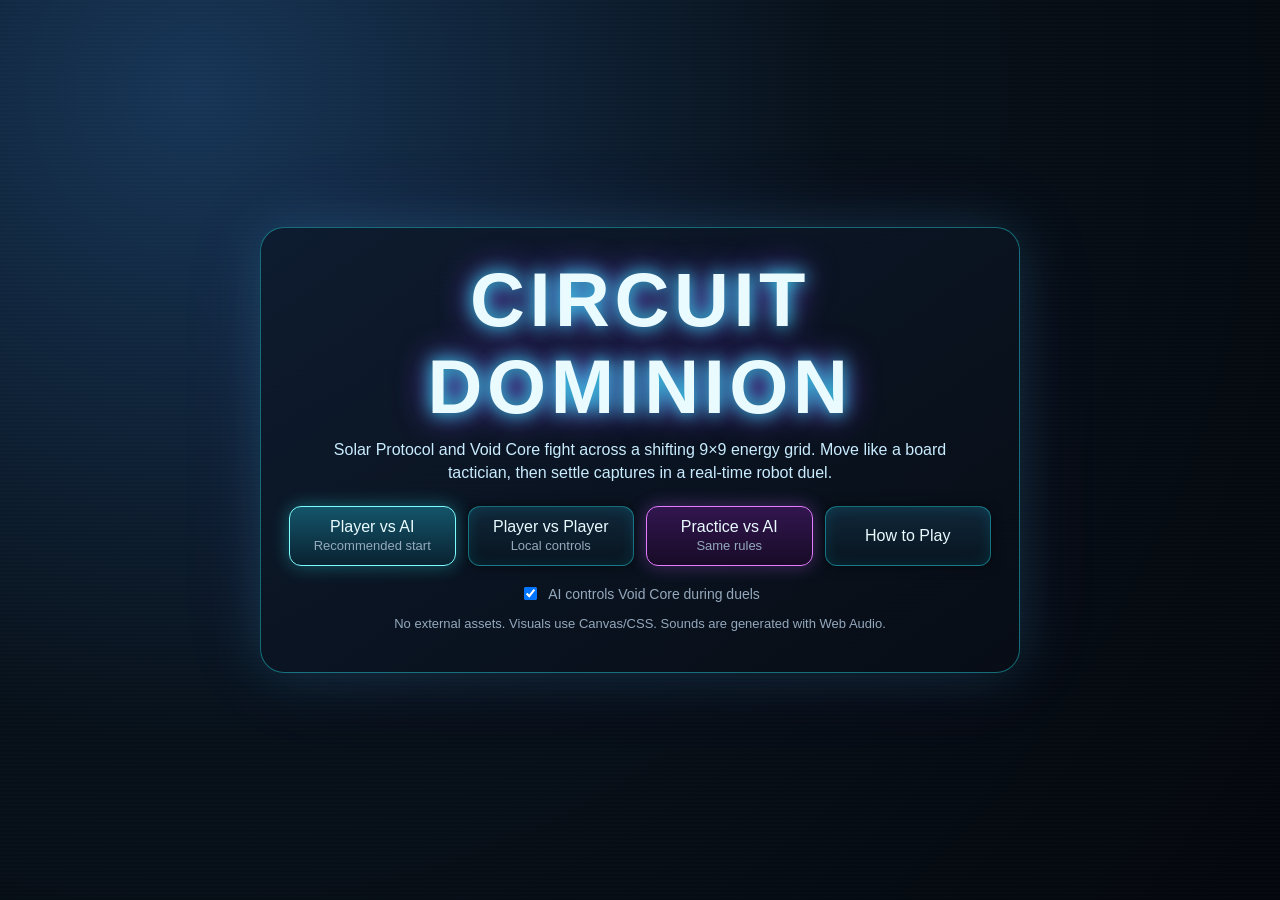
==== index.html @ b0b78ae7 "Initial basic prototype release" ====
<!DOCTYPE html>
<!-- SPDX-License-Identifier: GPL-3.0-or-later -->
<html lang="en">
<head>
<meta charset="UTF-8">
<meta name="viewport" content="width=device-width,initial-scale=1,maximum-scale=1,user-scalable=no">
<title>Circuit Dominion</title>
<link rel="icon" href="data:,">
<link rel="stylesheet" href="./styles/main.css">
</head>
<body>
<div id="gameRoot">
  <section id="titleScreen" class="screen active">
    <div class="hero">
      <h1>Circuit Dominion</h1>
      <p class="tagline">Solar Protocol and Void Core fight across a shifting 9×9 energy grid. Move like a board tactician, then settle captures in a real-time robot duel.</p>
      <div class="menu">
        <button class="primary" id="newAI">Player vs AI<br><span class="small">Recommended start</span></button>
        <button id="newPVP">Player vs Player<br><span class="small">Local controls</span></button>
        <button class="void" id="newAI2">Practice vs AI<br><span class="small">Same rules</span></button>
        <button id="howBtn">How to Play</button>
      </div>
      <label style="justify-content:center"><input type="checkbox" id="duelAIToggle" checked> AI controls Void Core during duels</label>
      <p class="small">No external assets. Visuals use Canvas/CSS. Sounds are generated with Web Audio.</p>
    </div>
  </section>

  <section id="boardScreen" class="screen">
    <div class="leftPane"><div class="boardWrap"><canvas id="board" width="900" height="900" aria-label="Circuit Dominion tactical board"></canvas></div></div>
    <aside class="sidePane">
      <div class="card status"><h2>Turn</h2><div id="turnBadge"></div><div id="modeLabel" class="small"></div></div>
      <div class="card"><h3>Selected Unit</h3><div id="selectedInfo">Select one of your robots.</div></div>
      <div class="card"><h3>Power Nodes</h3><div id="nodeInfo"></div></div>
      <div class="card"><h3>Grid Key</h3><div class="legend"><span class="pill">☀ L Light</span><span class="pill">◇ N Neutral</span><span class="pill">◆ D Dark</span></div><p class="small">White = selected. Green = legal move. Red = attack. Win by destroying the enemy Command Unit or occupying all ⚡ Power Nodes at turn end.</p></div>
      <div class="card"><div id="log">Ready.</div><div style="display:flex;gap:8px;flex-wrap:wrap;margin-top:8px"><button id="boardHelp">Help</button><button id="muteBtn">Mute</button><button id="restartBtn">Restart</button></div></div>
    </aside>
  </section>

  <section id="combatScreen" class="screen">
    <div class="combatTop">
      <div class="fighterPanel"><div class="fighterName" id="p1Name"></div><div class="hpBox"><div class="hpFill" id="p1HP"></div></div><div class="cdBox"><div class="cdFill" id="p1CD"></div></div><div class="small" id="p1Hint"></div></div>
      <div class="centerPanel"><b>Duel Zone</b><div class="small">Combat modifier</div><div id="modText"></div><div id="combatMsg" class="small"></div><button id="pauseBtn" style="margin-top:5px;min-height:34px;padding:5px 10px">Pause</button></div>
      <div class="fighterPanel"><div class="fighterName" id="p2Name"></div><div class="hpBox"><div class="hpFill" id="p2HP"></div></div><div class="cdBox"><div class="cdFill" id="p2CD"></div></div><div class="small" id="p2Hint"></div></div>
    </div>
    <div id="arenaWrap"><canvas id="arena" width="960" height="520" aria-label="Real time robot duel arena"></canvas><div id="countdown" class="countdown"></div></div>
    <div class="touchControls" id="touchControls">
      <div class="stick" id="stick1" aria-label="Player 1 movement joystick"></div><button class="bigBtn" id="atk1">P1 Attack</button><button class="bigBtn" id="sp1">P1 Special</button>
      <div class="stick" id="stick2" aria-label="Player 2 movement joystick"></div><button class="bigBtn p2touch" id="atk2">P2 Attack</button><button class="bigBtn p2touch" id="sp2">P2 Special</button>
    </div>
  </section>

  <section id="endScreen" class="screen">
    <div class="hero"><h1 id="winnerTitle">Victory</h1><p id="winnerReason" class="tagline"></p><div class="menu"><button class="primary" id="endRestartAI">Restart vs AI</button><button id="endRestartPVP">Restart PvP</button><button id="endHelp">How to Play</button></div></div>
  </section>

  <div id="helpOverlay">
    <div class="helpBox">
      <h2>Circuit Dominion: quick rules</h2>
      <div class="helpGrid">
        <div><h3>Board</h3><p>Select one robot, then choose a highlighted square. Moving onto an enemy starts a duel. Units cannot pass through blockers except Glitch Wraith, which may phase through one occupied square.</p></div>
        <div><h3>Win</h3><p>Destroy the enemy Command Unit, or occupy every ⚡ Power Node at the end of your turn.</p></div>
        <div><h3>Energy</h3><p>Light robots gain +15% HP and damage on ☀ Light squares. Dark robots gain the same on ◆ Dark squares. Hostile polarity gives -10% damage. ◇ Neutral has no bonus.</p></div>
        <div><h3>Combat controls</h3><p>Solar / P1: <span class="kbd">WASD</span> move, <span class="kbd">Space/F</span> attack, <span class="kbd">Left Shift</span> special. Void / P2: <span class="kbd">Arrows</span> move, <span class="kbd">Enter or /</span> attack, <span class="kbd">Right Shift</span> special. In PvAI, Solar is always human-controlled in duel.</p></div>
        <div><h3>Board abilities</h3><p>Pulse Medic can repair adjacent allies. Corruptor Bot can weaken adjacent enemies. These consume the turn.</p></div>
        <div><h3>Debug</h3><p><span class="kbd">`</span> toggles debug overlay. <span class="kbd">H</span> help, <span class="kbd">Esc</span> pause duel, <span class="kbd">R</span> restart match.</p></div>
      </div>
      <button id="closeHelp" class="primary">Close</button>
    </div>
  </div>

  <div id="debugOverlay" class="debugOverlay">
    <h3>Debug</h3>
    <pre id="debugText"></pre>
  </div>
</div>
<script type="module" src="./src/main.js"></script>
</body>
</html>
---- styles/main.css ----
/* SPDX-License-Identifier: GPL-3.0-or-later */
:root {
  --bg: #071019;
  --panel: #0c1724e8;
  --line: #2af6ff66;
  --txt: #e9fbff;
  --muted: #94a9bd;
  --solar: #6dfcff;
  --void: #d56bff;
  --warn: #ffdc63;
}

* {
  box-sizing: border-box;
  touch-action: manipulation;
}

html,
body {
  margin: 0;
  height: 100%;
  background: radial-gradient(circle at 15% 10%, #173557, #071019 48%, #04070d);
  color: var(--txt);
  font-family: Arial, Helvetica, sans-serif;
  overflow: hidden;
}

#gameRoot {
  height: 100%;
  overflow: hidden;
  touch-action: none;
  user-select: none;
  -webkit-user-select: none;
  -webkit-touch-callout: none;
}

body::before {
  content: "";
  position: fixed;
  inset: 0;
  background: linear-gradient(#ffffff06 50%, #0000 50%);
  background-size: 100% 4px;
  pointer-events: none;
  mix-blend-mode: screen;
  opacity: 0.22;
}

button,
input {
  font: inherit;
}

button {
  border: 1px solid var(--line);
  background: linear-gradient(180deg, #10283b, #08131e);
  color: var(--txt);
  border-radius: 12px;
  padding: 11px 15px;
  min-height: 44px;
  cursor: pointer;
  box-shadow: 0 0 14px #00eaff22 inset, 0 0 12px #0008;
}

button:hover,
button:focus-visible {
  outline: 2px solid #7dffff66;
  background: #13324b;
}

button.primary {
  border-color: #7dffff;
  background: linear-gradient(180deg, #14556a, #092231);
  box-shadow: 0 0 18px #2af6ff55;
}

button.void {
  border-color: #e57cff;
  background: linear-gradient(180deg, #32164f, #180b27);
  box-shadow: 0 0 18px #c35cff55;
}

label {
  display: flex;
  gap: 8px;
  align-items: center;
  color: var(--muted);
  font-size: 14px;
}

.screen {
  display: none;
  height: 100%;
  width: 100%;
  padding: 14px;
  position: relative;
}

.screen.active {
  display: flex;
}

#titleScreen,
#endScreen {
  align-items: center;
  justify-content: center;
  text-align: center;
}

.hero {
  max-width: 760px;
  width: min(94vw, 760px);
  padding: 28px;
  border: 1px solid var(--line);
  border-radius: 24px;
  background: linear-gradient(145deg, #0e1b2eea, #080d16ed);
  box-shadow: 0 0 50px #22f2ff22, 0 0 90px #ad55ff16;
}

h1 {
  font-size: clamp(36px, 8vw, 76px);
  margin: 0 0 8px;
  letter-spacing: 0.06em;
  text-transform: uppercase;
  text-shadow: 0 0 18px #35f4ff, 0 0 34px #8e44ff;
}

.tagline {
  color: #c9ecff;
  margin: 0 auto 22px;
  line-height: 1.45;
  max-width: 650px;
}

.menu {
  display: grid;
  grid-template-columns: repeat(auto-fit, minmax(160px, 1fr));
  gap: 12px;
  margin: 18px 0;
}

.small {
  font-size: 13px;
  color: var(--muted);
}

#boardScreen {
  gap: 12px;
  align-items: stretch;
}

.leftPane {
  flex: 1;
  display: flex;
  align-items: center;
  justify-content: center;
  min-width: 0;
}

.boardWrap {
  width: min(82vh, calc(100vw - 340px));
  max-width: 720px;
  aspect-ratio: 1;
  border-radius: 18px;
  border: 1px solid var(--line);
  box-shadow: 0 0 32px #00eaff22;
  background: #020610;
  padding: 8px;
}

#board {
  width: 100%;
  height: 100%;
  display: block;
  border-radius: 12px;
  cursor: pointer;
  background: #081018;
}

.sidePane {
  width: 315px;
  display: flex;
  flex-direction: column;
  gap: 8px;
  min-height: 0;
  overflow: auto;
}

.card {
  border: 1px solid #2af6ff44;
  background: var(--panel);
  border-radius: 16px;
  padding: 10px;
  box-shadow: 0 0 20px #0008;
}

.card h2,
.card h3 {
  margin: 0 0 8px;
  font-size: 18px;
}

.status {
  font-size: 16px;
  line-height: 1.35;
}

#turnBadge {
  font-weight: bold;
  font-size: 20px;
}

.solarText {
  color: var(--solar);
  text-shadow: 0 0 8px #6dfcff77;
}

.voidText {
  color: var(--void);
  text-shadow: 0 0 8px #d56bff77;
}

#selectedInfo {
  white-space: pre-line;
  line-height: 1.35;
  min-height: 96px;
}

#nodeInfo,
#log {
  font-size: 14px;
  line-height: 1.35;
  color: #d7f5ff;
}

#log {
  min-height: 38px;
  color: var(--warn);
}

.legend {
  display: grid;
  grid-template-columns: 1fr 1fr 1fr;
  gap: 6px;
  font-size: 12px;
  color: #d7f5ff;
}

.pill {
  border: 1px solid #ffffff33;
  border-radius: 999px;
  padding: 5px 7px;
  text-align: center;
  background: #ffffff08;
  display: inline-flex;
  align-items: center;
  justify-content: center;
  min-height: 28px;
}

#nodeInfo {
  display: flex;
  flex-wrap: wrap;
  gap: 6px;
}

#combatScreen {
  flex-direction: column;
  gap: 8px;
  padding: 10px;
}

.combatTop {
  display: grid;
  grid-template-columns: 1fr minmax(120px, 260px) 1fr;
  gap: 10px;
  align-items: stretch;
}

.fighterPanel {
  border: 1px solid #ffffff33;
  border-radius: 14px;
  padding: 8px;
  background: #07111ddd;
}

.fighterName {
  font-weight: bold;
  font-size: 15px;
  white-space: nowrap;
  overflow: hidden;
  text-overflow: ellipsis;
}

.hpBox,
.cdBox {
  height: 14px;
  background: #0009;
  border: 1px solid #ffffff33;
  border-radius: 999px;
  overflow: hidden;
  margin-top: 7px;
}

.hpFill {
  height: 100%;
  width: 100%;
  background: linear-gradient(90deg, #ff5f7a, #ffdc63, #7dff96);
  transition: width 0.1s;
}

.cdFill {
  height: 100%;
  width: 0;
  background: linear-gradient(90deg, #2af6ff, #e57cff);
  transition: width 0.08s;
}

.centerPanel {
  text-align: center;
  border: 1px solid #ffffff33;
  border-radius: 14px;
  padding: 8px;
  background: #07111ddd;
  font-size: 14px;
}

#arenaWrap {
  position: relative;
  flex: 1;
  min-height: 260px;
  border-radius: 18px;
  border: 1px solid var(--line);
  box-shadow: 0 0 28px #00eaff22;
  overflow: hidden;
  background: #02060c;
}

#arena {
  display: block;
  width: 100%;
  height: 100%;
  touch-action: none;
}

.countdown {
  position: absolute;
  left: 50%;
  top: 45%;
  transform: translate(-50%, -50%);
  font-size: clamp(42px, 12vw, 120px);
  font-weight: bold;
  text-shadow: 0 0 20px #2af6ff, 0 0 40px #d56bff;
  pointer-events: none;
}

.touchControls {
  display: grid;
  grid-template-columns: 1fr auto auto 1fr auto auto;
  gap: 8px;
  align-items: center;
  padding: 4px 0;
}

.touchControls.singlePlayer {
  grid-template-columns: minmax(180px, 1fr) auto auto;
}

.stick {
  height: 72px;
  border: 1px solid #ffffff33;
  border-radius: 18px;
  background: radial-gradient(circle, #ffffff13, #0005);
  position: relative;
  min-width: 90px;
  touch-action: none;
  user-select: none;
}

.stick::before {
  content: "";
  position: absolute;
  left: 50%;
  top: 50%;
  width: 26px;
  height: 26px;
  margin: -13px;
  border-radius: 50%;
  background: #ffffff33;
  box-shadow: 0 0 14px #fff6;
}

.bigBtn {
  min-width: 74px;
  height: 58px;
}

#helpOverlay {
  display: none;
  position: fixed;
  inset: 0;
  z-index: 30;
  background: #02060ce8;
  align-items: center;
  justify-content: center;
  padding: 18px;
}

#helpOverlay.active {
  display: flex;
}

.helpBox {
  max-width: 760px;
  width: min(760px, calc(100vw - 36px));
  max-height: calc(100dvh - 36px);
  overflow: auto;
  border: 1px solid var(--line);
  border-radius: 22px;
  background: #0a1522;
  padding: 20px;
  line-height: 1.45;
  box-shadow: 0 0 60px #00eaff33;
}

#closeHelp {
  position: sticky;
  bottom: 0;
  margin-top: 14px;
}

.helpGrid {
  display: grid;
  grid-template-columns: repeat(auto-fit, minmax(230px, 1fr));
  gap: 12px;
}

.kbd {
  display: inline-block;
  border: 1px solid #ffffff55;
  background: #0008;
  border-radius: 6px;
  padding: 2px 6px;
  margin: 1px;
  color: #fff;
}

.debugOverlay {
  display: none;
  position: fixed;
  right: 8px;
  bottom: 8px;
  width: min(430px, 92vw);
  max-height: 45vh;
  overflow: auto;
  background: #050a12f0;
  border: 1px solid #2af6ff66;
  border-radius: 10px;
  padding: 10px;
  z-index: 40;
}

.debugOverlay.active {
  display: block;
}

.debugOverlay h3 {
  margin: 0 0 6px;
}

.debugOverlay pre {
  margin: 0;
  white-space: pre-wrap;
  font-size: 12px;
  line-height: 1.35;
  color: #bff9ff;
}

@media (max-width: 900px) {
  #boardScreen {
    flex-direction: column;
    padding: 8px;
    overflow: auto;
  }

  .boardWrap {
    width: min(96vw, 72vh);
    margin: auto;
  }

  .sidePane {
    width: auto;
    display: grid;
    grid-template-columns: 1fr 1fr;
    gap: 8px;
  }

  .sidePane .card:last-child {
    grid-column: 1 / -1;
  }

  body {
    overflow: auto;
  }

  .screen {
    min-height: 100%;
    height: auto;
  }
}

@media (max-width: 620px) {
  .sidePane {
    display: flex;
  }

  .combatTop {
    grid-template-columns: 1fr;
    gap: 6px;
  }

  .touchControls {
    grid-template-columns: 1fr auto auto;
    grid-auto-rows: auto;
  }

  #stick2,
  .p2touch {
    display: none;
  }

  .hero {
    padding: 18px;
  }
}
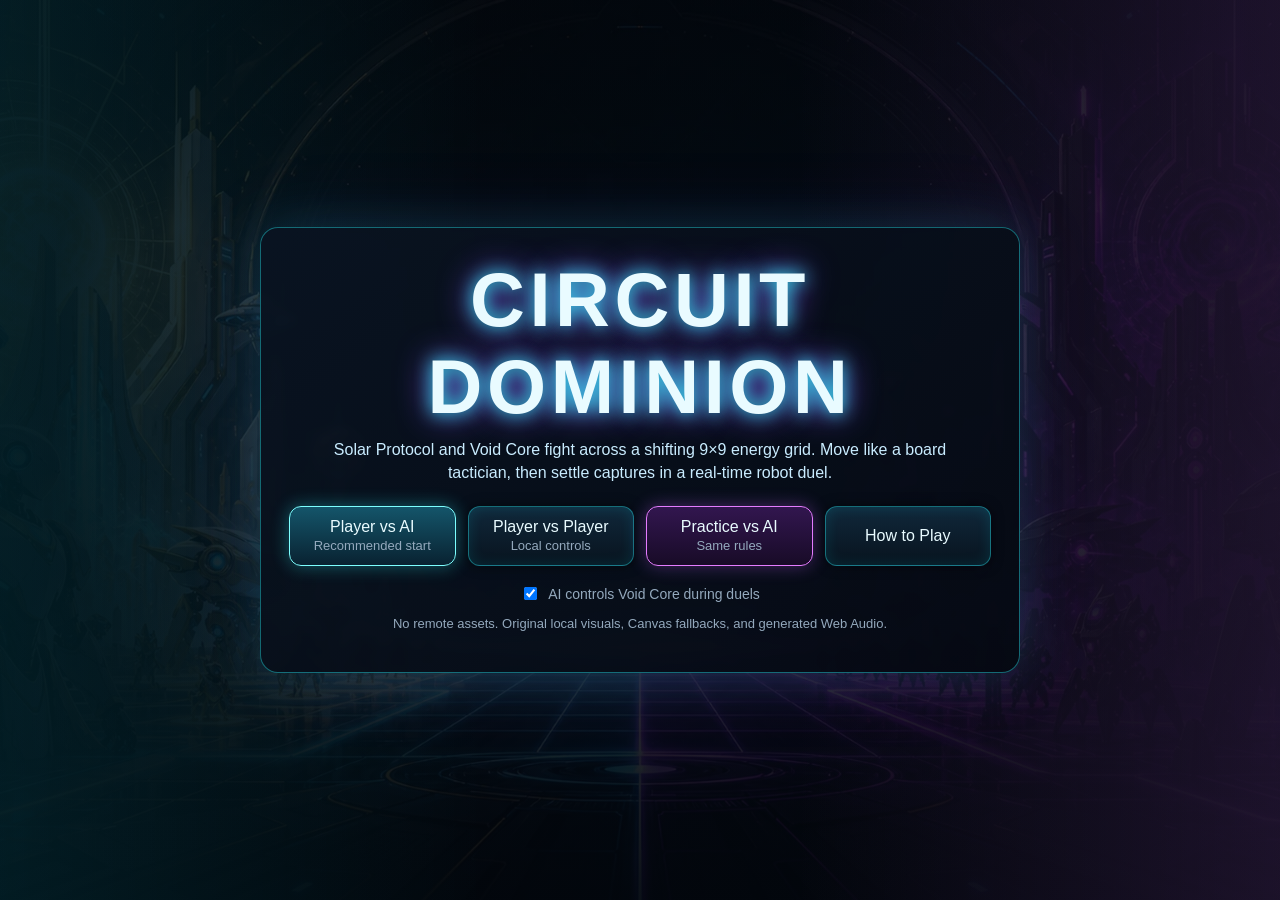
==== commit 10b154c4: "major update - added sprite art and assets" ====
--- a/index.html
+++ b/index.html
@@ -21,7 +21,7 @@
         <button id="howBtn">How to Play</button>
       </div>
       <label style="justify-content:center"><input type="checkbox" id="duelAIToggle" checked> AI controls Void Core during duels</label>
-      <p class="small">No external assets. Visuals use Canvas/CSS. Sounds are generated with Web Audio.</p>
+      <p class="small">No remote assets. Original local visuals, Canvas fallbacks, and generated Web Audio.</p>
     </div>
   </section>
 
--- a/styles/main.css
+++ b/styles/main.css
@@ -8,6 +8,8 @@
   --solar: #6dfcff;
   --void: #d56bff;
   --warn: #ffdc63;
+  --title-bg-landscape: none;
+  --title-bg-portrait: var(--title-bg-landscape);
 }
 
 * {
@@ -106,14 +108,36 @@
   text-align: center;
 }
 
+#titleScreen {
+  background:
+    linear-gradient(180deg, #02060c66, #02060caa),
+    radial-gradient(circle at 50% 42%, #07192844, #02060cf0 72%),
+    var(--title-bg-landscape),
+    radial-gradient(circle at 15% 10%, #173557, #071019 48%, #04070d);
+  background-size: cover;
+  background-position: center;
+}
+
+#titleScreen::before,
+#endScreen::before {
+  content: "";
+  position: absolute;
+  inset: 0;
+  pointer-events: none;
+  background: linear-gradient(90deg, #00eaff18, #0000 38%, #0000 62%, #d56bff1f);
+}
+
 .hero {
   max-width: 760px;
   width: min(94vw, 760px);
   padding: 28px;
   border: 1px solid var(--line);
-  border-radius: 24px;
-  background: linear-gradient(145deg, #0e1b2eea, #080d16ed);
+  border-radius: 18px;
+  background: linear-gradient(145deg, #0a1422e8, #050912eb);
   box-shadow: 0 0 50px #22f2ff22, 0 0 90px #ad55ff16;
+  backdrop-filter: blur(3px);
+  position: relative;
+  z-index: 1;
 }
 
 h1 {
@@ -509,6 +533,19 @@
 }
 
 @media (max-width: 620px) {
+  #titleScreen {
+    background-image:
+      linear-gradient(180deg, #02060c55, #02060cc0),
+      radial-gradient(circle at 50% 38%, #07192844, #02060cf0 76%),
+      var(--title-bg-portrait),
+      radial-gradient(circle at 15% 10%, #173557, #071019 48%, #04070d);
+  }
+
+  .hero {
+    padding: 22px;
+    border-radius: 16px;
+  }
+
   .sidePane {
     display: flex;
   }
@@ -532,3 +569,96 @@
     padding: 18px;
   }
 }
+
+@media (max-height: 520px) and (orientation: landscape) {
+  body {
+    overflow: hidden;
+  }
+
+  .screen {
+    height: 100dvh;
+    min-height: 0;
+  }
+
+  #boardScreen {
+    flex-direction: row;
+    overflow: hidden;
+    padding: 8px;
+  }
+
+  .boardWrap {
+    width: min(92vh, 46vw);
+  }
+
+  .sidePane {
+    width: auto;
+    flex: 1;
+    display: grid;
+    grid-template-columns: 1fr 1fr;
+    align-content: start;
+    overflow: auto;
+  }
+
+  .sidePane .card {
+    min-height: 0;
+  }
+
+  #combatScreen {
+    height: 100dvh;
+    min-height: 0;
+    overflow: hidden;
+    gap: 5px;
+    padding: 6px;
+  }
+
+  .combatTop {
+    grid-template-columns: 1fr minmax(160px, 260px) 1fr;
+    gap: 6px;
+  }
+
+  .fighterPanel,
+  .centerPanel {
+    padding: 5px 8px;
+    font-size: 12px;
+  }
+
+  .fighterName {
+    font-size: 13px;
+  }
+
+  .hpBox,
+  .cdBox {
+    height: 11px;
+    margin-top: 4px;
+  }
+
+  #arenaWrap {
+    min-height: 0;
+    border-radius: 14px;
+  }
+
+  .touchControls {
+    grid-template-columns: minmax(140px, 1fr) auto auto;
+    gap: 6px;
+    padding: 0;
+  }
+
+  .stick {
+    height: 42px;
+    min-width: 130px;
+    border-radius: 12px;
+  }
+
+  .stick::before {
+    width: 18px;
+    height: 18px;
+    margin: -9px;
+  }
+
+  .bigBtn {
+    height: 42px;
+    min-height: 42px;
+    min-width: 92px;
+    padding: 5px 8px;
+  }
+}
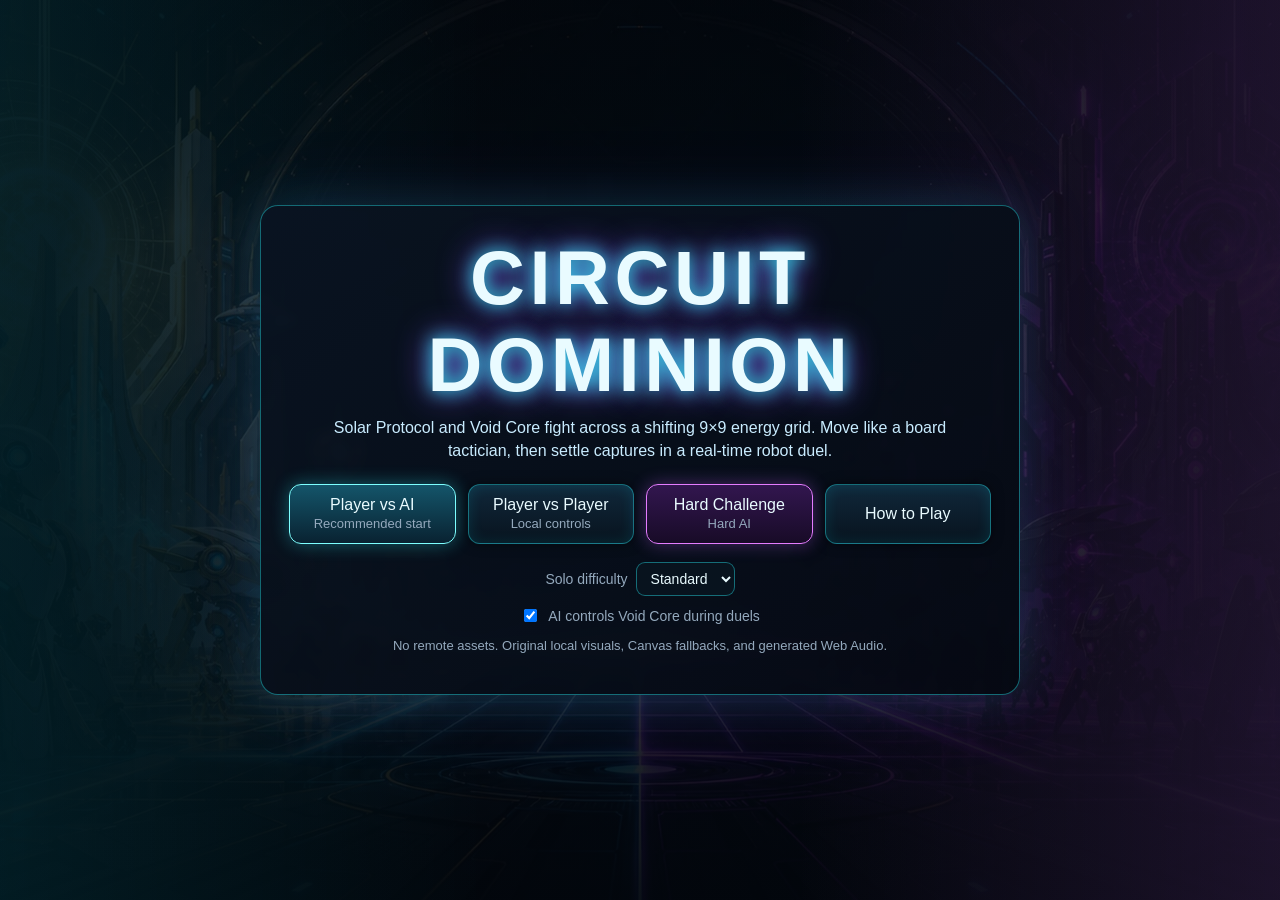
==== commit 21dfeb80: "Complete gameplay foundation and combat balance rework - Reworked the board with balanced Light, Dar" ====
--- a/index.html
+++ b/index.html
@@ -17,9 +17,16 @@
       <div class="menu">
         <button class="primary" id="newAI">Player vs AI<br><span class="small">Recommended start</span></button>
         <button id="newPVP">Player vs Player<br><span class="small">Local controls</span></button>
-        <button class="void" id="newAI2">Practice vs AI<br><span class="small">Same rules</span></button>
+        <button class="void" id="newAI2">Hard Challenge<br><span class="small">Hard AI</span></button>
         <button id="howBtn">How to Play</button>
       </div>
+      <label class="difficultyPicker">Solo difficulty
+        <select id="difficultySelect">
+          <option value="easy">Easy</option>
+          <option value="standard" selected>Standard</option>
+          <option value="hard">Hard</option>
+        </select>
+      </label>
       <label style="justify-content:center"><input type="checkbox" id="duelAIToggle" checked> AI controls Void Core during duels</label>
       <p class="small">No remote assets. Original local visuals, Canvas fallbacks, and generated Web Audio.</p>
     </div>
@@ -28,19 +35,20 @@
   <section id="boardScreen" class="screen">
     <div class="leftPane"><div class="boardWrap"><canvas id="board" width="900" height="900" aria-label="Circuit Dominion tactical board"></canvas></div></div>
     <aside class="sidePane">
-      <div class="card status"><h2>Turn</h2><div id="turnBadge"></div><div id="modeLabel" class="small"></div></div>
+      <div class="card status"><h2>Turn</h2><div id="turnBadge"></div><div id="modeLabel" class="small"></div><div id="roundInfo" class="small"></div><div id="chargeInfo" class="small"></div><div id="threatInfo" class="threatInfo"></div></div>
       <div class="card"><h3>Selected Unit</h3><div id="selectedInfo">Select one of your robots.</div></div>
       <div class="card"><h3>Power Nodes</h3><div id="nodeInfo"></div></div>
-      <div class="card"><h3>Grid Key</h3><div class="legend"><span class="pill">☀ L Light</span><span class="pill">◇ N Neutral</span><span class="pill">◆ D Dark</span></div><p class="small">White = selected. Green = legal move. Red = attack. Win by destroying the enemy Command Unit or occupying all ⚡ Power Nodes at turn end.</p></div>
+      <div class="card commandCard"><h3>Command Network</h3><div id="commandInfo" class="small">Nodes charge tactical powers each round.</div><div class="commandButtons"><button id="gridLockBtn">Grid Lock · 1</button><button id="fieldRepairBtn">Field Repair · 1</button><button id="relayBtn">Emergency Relay · 2</button><button id="cancelCommandBtn">Cancel</button></div></div>
+      <div class="card"><h3>Grid Key</h3><div class="legend"><span class="pill">☀ L Light</span><span class="pill">◇ N Flux</span><span class="pill">◆ D Dark</span></div><p class="small">Dashed cells are Flux and shift together each round. White = selected. Green = legal move. Red = attack. Gold = command target.</p></div>
       <div class="card"><div id="log">Ready.</div><div style="display:flex;gap:8px;flex-wrap:wrap;margin-top:8px"><button id="boardHelp">Help</button><button id="muteBtn">Mute</button><button id="restartBtn">Restart</button></div></div>
     </aside>
   </section>
 
   <section id="combatScreen" class="screen">
     <div class="combatTop">
-      <div class="fighterPanel"><div class="fighterName" id="p1Name"></div><div class="hpBox"><div class="hpFill" id="p1HP"></div></div><div class="cdBox"><div class="cdFill" id="p1CD"></div></div><div class="small" id="p1Hint"></div></div>
+      <div class="fighterPanel"><div class="fighterName" id="p1Name"></div><div class="hpBox"><div class="hpFill" id="p1HP"></div></div><div class="meterLabel">Basic reload</div><div class="cdBox"><div class="attackCdFill" id="p1AttackCD"></div></div><div class="meterLabel" id="p1SpecialName">Special</div><div class="cdBox"><div class="cdFill" id="p1CD"></div></div><div class="small fighterSpecial" id="p1SpecialInfo"></div><div class="small" id="p1Hint"></div></div>
       <div class="centerPanel"><b>Duel Zone</b><div class="small">Combat modifier</div><div id="modText"></div><div id="combatMsg" class="small"></div><button id="pauseBtn" style="margin-top:5px;min-height:34px;padding:5px 10px">Pause</button></div>
-      <div class="fighterPanel"><div class="fighterName" id="p2Name"></div><div class="hpBox"><div class="hpFill" id="p2HP"></div></div><div class="cdBox"><div class="cdFill" id="p2CD"></div></div><div class="small" id="p2Hint"></div></div>
+      <div class="fighterPanel"><div class="fighterName" id="p2Name"></div><div class="hpBox"><div class="hpFill" id="p2HP"></div></div><div class="meterLabel">Basic reload</div><div class="cdBox"><div class="attackCdFill" id="p2AttackCD"></div></div><div class="meterLabel" id="p2SpecialName">Special</div><div class="cdBox"><div class="cdFill" id="p2CD"></div></div><div class="small fighterSpecial" id="p2SpecialInfo"></div><div class="small" id="p2Hint"></div></div>
     </div>
     <div id="arenaWrap"><canvas id="arena" width="960" height="520" aria-label="Real time robot duel arena"></canvas><div id="countdown" class="countdown"></div></div>
     <div class="touchControls" id="touchControls">
@@ -58,10 +66,11 @@
       <h2>Circuit Dominion: quick rules</h2>
       <div class="helpGrid">
         <div><h3>Board</h3><p>Select one robot, then choose a highlighted square. Moving onto an enemy starts a duel. Units cannot pass through blockers except Glitch Wraith, which may phase through one occupied square.</p></div>
-        <div><h3>Win</h3><p>Destroy the enemy Command Unit, or occupy every ⚡ Power Node at the end of your turn.</p></div>
-        <div><h3>Energy</h3><p>Light robots gain +15% HP and damage on ☀ Light squares. Dark robots gain the same on ◆ Dark squares. Hostile polarity gives -10% damage. ◇ Neutral has no bonus.</p></div>
-        <div><h3>Combat controls</h3><p>Solar / P1: <span class="kbd">WASD</span> move, <span class="kbd">Space/F</span> attack, <span class="kbd">Left Shift</span> special. Void / P2: <span class="kbd">Arrows</span> move, <span class="kbd">Enter or /</span> attack, <span class="kbd">Right Shift</span> special. In PvAI, Solar is always human-controlled in duel.</p></div>
-        <div><h3>Board abilities</h3><p>Pulse Medic can repair adjacent allies. Corruptor Bot can weaken adjacent enemies. These consume the turn.</p></div>
+        <div><h3>Win</h3><p>Destroy the enemy Command Unit, or occupy every ⚡ Power Node at the end of your turn. The HUD warns when either side controls four.</p></div>
+        <div><h3>Energy and Flux</h3><p>Aligned grids grant +8% HP and damage. Hostile grids reduce damage by 6%. The 27 dashed Flux cells shift together Neutral → Light → Neutral → Dark after each full round.</p></div>
+        <div><h3>Combat controls</h3><p>Movement also controls facing. Solar / P1: <span class="kbd">WASD</span>, <span class="kbd">Space/F</span> attack, <span class="kbd">Left Shift</span> special. Void / P2: <span class="kbd">Arrows</span>, <span class="kbd">Enter or /</span> attack, <span class="kbd">Right Shift</span> special. Aim, commit, dodge, and use cover.</p></div>
+        <div><h3>Nodes and commands</h3><p>Node occupants repair 12% HP after their faction turn. Nodes charge up to three Command points each round. Spend them on Grid Lock, Field Repair, or Emergency Relay while your commander lives.</p></div>
+        <div><h3>Board abilities</h3><p>Pulse Medic repairs adjacent allies. Corruptor Bot damages and weakens adjacent enemies for their next two turns. These consume the turn.</p></div>
         <div><h3>Debug</h3><p><span class="kbd">`</span> toggles debug overlay. <span class="kbd">H</span> help, <span class="kbd">Esc</span> pause duel, <span class="kbd">R</span> restart match.</p></div>
       </div>
       <button id="closeHelp" class="primary">Close</button>
--- a/styles/main.css
+++ b/styles/main.css
@@ -48,8 +48,22 @@
 }
 
 button,
-input {
+input,
+select {
   font: inherit;
+}
+
+select {
+  border: 1px solid var(--line);
+  border-radius: 9px;
+  background: #08131e;
+  color: var(--txt);
+  padding: 7px 10px;
+}
+
+button:disabled {
+  cursor: not-allowed;
+  opacity: 0.42;
 }
 
 button {
@@ -162,6 +176,11 @@
   margin: 18px 0;
 }
 
+.difficultyPicker {
+  justify-content: center;
+  margin: 0 auto 10px;
+}
+
 .small {
   font-size: 13px;
   color: var(--muted);
@@ -221,6 +240,14 @@
 .card h3 {
   margin: 0 0 8px;
   font-size: 18px;
+}
+
+.threatInfo {
+  min-height: 18px;
+  color: #ff8aa0;
+  font-size: 13px;
+  font-weight: bold;
+  margin-top: 4px;
 }
 
 .status {
@@ -287,6 +314,27 @@
   gap: 6px;
 }
 
+.commandCard {
+  border-color: #ffdc6355;
+}
+
+.commandButtons {
+  display: grid;
+  grid-template-columns: 1fr 1fr;
+  gap: 6px;
+  margin-top: 8px;
+}
+
+.commandButtons button {
+  min-height: 36px;
+  padding: 6px 8px;
+  font-size: 12px;
+}
+
+#cancelCommandBtn {
+  grid-column: 1 / -1;
+}
+
 #combatScreen {
   flex-direction: column;
   gap: 8px;
@@ -337,6 +385,25 @@
   width: 0;
   background: linear-gradient(90deg, #2af6ff, #e57cff);
   transition: width 0.08s;
+}
+
+.attackCdFill {
+  height: 100%;
+  width: 100%;
+  background: linear-gradient(90deg, #ffdc63, #7dff96);
+  transition: width 0.08s;
+}
+
+.meterLabel {
+  color: #bcd5e6;
+  font-size: 11px;
+  margin-top: 5px;
+}
+
+.fighterSpecial {
+  color: #d7f5ff;
+  margin-top: 4px;
+  min-height: 30px;
 }
 
 .centerPanel {
@@ -552,17 +619,75 @@
 
   .combatTop {
     grid-template-columns: 1fr;
-    gap: 6px;
+    gap: 4px;
   }
 
   .touchControls {
     grid-template-columns: 1fr auto auto;
     grid-auto-rows: auto;
-  }
-
-  #stick2,
-  .p2touch {
-    display: none;
+    gap: 6px;
+    padding: 0;
+  }
+
+  #gameRoot {
+    height: auto;
+    min-height: 100%;
+    overflow: visible;
+  }
+
+  #combatScreen {
+    min-height: 100dvh;
+    height: auto;
+    gap: 5px;
+    padding: 6px;
+    overflow: visible;
+  }
+
+  .fighterPanel,
+  .centerPanel {
+    padding: 6px 8px;
+    font-size: 12px;
+  }
+
+  .fighterName {
+    font-size: 14px;
+  }
+
+  .hpBox,
+  .cdBox {
+    height: 10px;
+    margin-top: 3px;
+  }
+
+  .meterLabel {
+    margin-top: 3px;
+  }
+
+  .fighterSpecial {
+    min-height: 0;
+    margin-top: 2px;
+    line-height: 1.2;
+  }
+
+  #arenaWrap {
+    flex: none;
+    min-height: 0;
+    width: 100%;
+    aspect-ratio: 960 / 520;
+  }
+
+  #arena {
+    position: absolute;
+    inset: 0;
+  }
+
+  .stick {
+    height: 62px;
+    border-radius: 14px;
+  }
+
+  .bigBtn {
+    height: 54px;
   }
 
   .hero {
@@ -632,7 +757,15 @@
     margin-top: 4px;
   }
 
+  .fighterSpecial,
+  .meterLabel {
+    display: none;
+  }
+
   #arenaWrap {
+    flex: 1;
+    width: auto;
+    aspect-ratio: auto;
     min-height: 0;
     border-radius: 14px;
   }
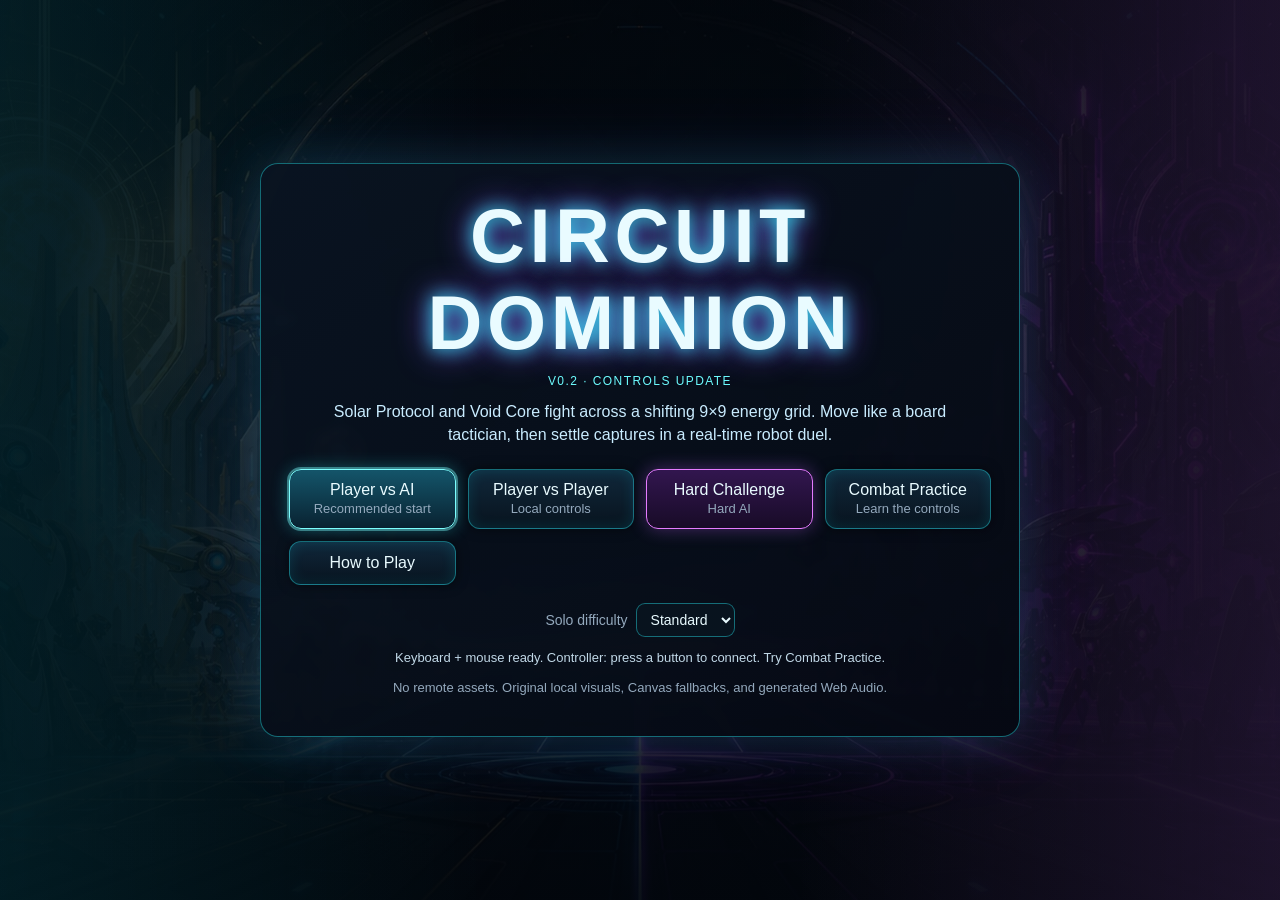
==== commit a45092eb: "v0.2 - Overhaul combat controls - Rebuild touch controls with floating sticks, hold-to-fire, and ind" ====
--- a/index.html
+++ b/index.html
@@ -3,7 +3,7 @@
 <html lang="en">
 <head>
 <meta charset="UTF-8">
-<meta name="viewport" content="width=device-width,initial-scale=1,maximum-scale=1,user-scalable=no">
+<meta name="viewport" content="width=device-width,initial-scale=1,maximum-scale=1,user-scalable=no,viewport-fit=cover">
 <title>Circuit Dominion</title>
 <link rel="icon" href="data:,">
 <link rel="stylesheet" href="./styles/main.css">
@@ -13,11 +13,13 @@
   <section id="titleScreen" class="screen active">
     <div class="hero">
       <h1>Circuit Dominion</h1>
+      <p class="versionTag">v0.2 · Controls Update</p>
       <p class="tagline">Solar Protocol and Void Core fight across a shifting 9×9 energy grid. Move like a board tactician, then settle captures in a real-time robot duel.</p>
       <div class="menu">
         <button class="primary" id="newAI">Player vs AI<br><span class="small">Recommended start</span></button>
         <button id="newPVP">Player vs Player<br><span class="small">Local controls</span></button>
         <button class="void" id="newAI2">Hard Challenge<br><span class="small">Hard AI</span></button>
+        <button id="practiceBtn">Combat Practice<br><span class="small">Learn the controls</span></button>
         <button id="howBtn">How to Play</button>
       </div>
       <label class="difficultyPicker">Solo difficulty
@@ -27,48 +29,53 @@
           <option value="hard">Hard</option>
         </select>
       </label>
-      <label style="justify-content:center"><input type="checkbox" id="duelAIToggle" checked> AI controls Void Core during duels</label>
+      <input type="checkbox" id="duelAIToggle" hidden aria-hidden="true">
+      <p id="inputStatus" class="inputStatus">Keyboard, mouse, touch, or controller. Choose Combat Practice to get comfortable.</p>
       <p class="small">No remote assets. Original local visuals, Canvas fallbacks, and generated Web Audio.</p>
     </div>
   </section>
 
   <section id="boardScreen" class="screen">
-    <div class="leftPane"><div class="boardWrap"><canvas id="board" width="900" height="900" aria-label="Circuit Dominion tactical board"></canvas></div></div>
+    <div class="leftPane"><div class="boardWrap"><canvas id="board" width="900" height="900" tabindex="0" aria-label="Circuit Dominion tactical board. Use arrow keys or a controller to select a square, then confirm."></canvas></div></div>
     <aside class="sidePane">
       <div class="card status"><h2>Turn</h2><div id="turnBadge"></div><div id="modeLabel" class="small"></div><div id="roundInfo" class="small"></div><div id="chargeInfo" class="small"></div><div id="threatInfo" class="threatInfo"></div></div>
       <div class="card"><h3>Selected Unit</h3><div id="selectedInfo">Select one of your robots.</div></div>
       <div class="card"><h3>Power Nodes</h3><div id="nodeInfo"></div></div>
       <div class="card commandCard"><h3>Command Network</h3><div id="commandInfo" class="small">Nodes charge tactical powers each round.</div><div class="commandButtons"><button id="gridLockBtn">Grid Lock · 1</button><button id="fieldRepairBtn">Field Repair · 1</button><button id="relayBtn">Emergency Relay · 2</button><button id="cancelCommandBtn">Cancel</button></div></div>
       <div class="card"><h3>Grid Key</h3><div class="legend"><span class="pill">☀ L Light</span><span class="pill">◇ N Flux</span><span class="pill">◆ D Dark</span></div><p class="small">Dashed cells are Flux and shift together each round. White = selected. Green = legal move. Red = attack. Gold = command target.</p></div>
-      <div class="card"><div id="log">Ready.</div><div style="display:flex;gap:8px;flex-wrap:wrap;margin-top:8px"><button id="boardHelp">Help</button><button id="muteBtn">Mute</button><button id="restartBtn">Restart</button></div></div>
+      <div class="card"><div id="log">Ready.</div><p id="boardControlHint" class="small">Tap a robot, then a highlighted square. Keyboard: arrows + Enter. Controller: D-pad + A.</p><div class="boardTools"><button id="boardHelp">Help</button><button id="muteBtn">Mute</button><button id="restartBtn">Restart</button><button id="boardExit">Menu</button></div></div>
     </aside>
   </section>
 
   <section id="combatScreen" class="screen">
     <div class="combatTop">
-      <div class="fighterPanel"><div class="fighterName" id="p1Name"></div><div class="hpBox"><div class="hpFill" id="p1HP"></div></div><div class="meterLabel">Basic reload</div><div class="cdBox"><div class="attackCdFill" id="p1AttackCD"></div></div><div class="meterLabel" id="p1SpecialName">Special</div><div class="cdBox"><div class="cdFill" id="p1CD"></div></div><div class="small fighterSpecial" id="p1SpecialInfo"></div><div class="small" id="p1Hint"></div></div>
-      <div class="centerPanel"><b>Duel Zone</b><div class="small">Combat modifier</div><div id="modText"></div><div id="combatMsg" class="small"></div><button id="pauseBtn" style="margin-top:5px;min-height:34px;padding:5px 10px">Pause</button></div>
-      <div class="fighterPanel"><div class="fighterName" id="p2Name"></div><div class="hpBox"><div class="hpFill" id="p2HP"></div></div><div class="meterLabel">Basic reload</div><div class="cdBox"><div class="attackCdFill" id="p2AttackCD"></div></div><div class="meterLabel" id="p2SpecialName">Special</div><div class="cdBox"><div class="cdFill" id="p2CD"></div></div><div class="small fighterSpecial" id="p2SpecialInfo"></div><div class="small" id="p2Hint"></div></div>
+      <div class="fighterPanel solarPanel"><div class="fighterHeading"><span class="roleTag" id="p1Role">YOU · SOLAR</span><span class="fighterName" id="p1Name"></span></div><div class="hpBox" aria-label="Solar health"><div class="hpFill" id="p1HP"></div></div><div class="fighterMeters"><div><div class="meterLabel">Reload</div><div class="cdBox"><div class="attackCdFill" id="p1AttackCD"></div></div></div><div><div class="meterLabel" id="p1SpecialName">Special</div><div class="cdBox"><div class="cdFill" id="p1CD"></div></div></div></div><div class="small fighterSpecial" id="p1SpecialInfo"></div><div class="small fighterHint" id="p1Hint"></div></div>
+      <div class="fighterPanel voidPanel"><div class="fighterHeading"><span class="roleTag" id="p2Role">AI · VOID</span><span class="fighterName" id="p2Name"></span></div><div class="hpBox" aria-label="Void health"><div class="hpFill" id="p2HP"></div></div><div class="fighterMeters"><div><div class="meterLabel">Reload</div><div class="cdBox"><div class="attackCdFill" id="p2AttackCD"></div></div></div><div><div class="meterLabel" id="p2SpecialName">Special</div><div class="cdBox"><div class="cdFill" id="p2CD"></div></div></div></div><div class="small fighterSpecial" id="p2SpecialInfo"></div><div class="small fighterHint" id="p2Hint"></div></div>
+      <div class="combatContext" id="modText"></div>
     </div>
+    <div class="combatToolbar"><div id="combatMsg" class="small" role="status"></div><div class="combatTools"><button id="pauseBtn">Pause</button><button id="combatHelp">Help</button><button id="combatMute">Mute</button><button id="combatExit">Menu</button></div></div>
     <div id="arenaWrap"><canvas id="arena" width="960" height="520" aria-label="Real time robot duel arena"></canvas><div id="countdown" class="countdown"></div></div>
     <div class="touchControls" id="touchControls">
-      <div class="stick" id="stick1" aria-label="Player 1 movement joystick"></div><button class="bigBtn" id="atk1">P1 Attack</button><button class="bigBtn" id="sp1">P1 Special</button>
-      <div class="stick" id="stick2" aria-label="Player 2 movement joystick"></div><button class="bigBtn p2touch" id="atk2">P2 Attack</button><button class="bigBtn p2touch" id="sp2">P2 Special</button>
+      <div class="touchPlayer solarControls" id="p1TouchGroup"><div class="stick" id="stick1" aria-label="Solar movement pad. Touch anywhere, then drag to move."><span class="stickBase"></span><span class="stickKnob"></span><span class="padLabel">MOVE<span>drag anywhere</span></span></div><button class="bigBtn firePad" id="atk1" aria-label="Solar: hold to fire, drag to aim"><span class="actionName">HOLD FIRE</span><span class="actionHint">drag to aim</span><span class="aimDot"></span></button><button class="bigBtn specialBtn" id="sp1"><span class="actionName">SPECIAL</span><span class="actionHint">Ready</span></button></div>
+      <div class="touchPlayer voidControls" id="p2TouchGroup"><div class="stick" id="stick2" aria-label="Void movement pad. Touch anywhere, then drag to move."><span class="stickBase"></span><span class="stickKnob"></span><span class="padLabel">P2 MOVE<span>drag anywhere</span></span></div><button class="bigBtn firePad" id="atk2" aria-label="Void: hold to fire, drag to aim"><span class="actionName">P2 FIRE</span><span class="actionHint">drag to aim</span><span class="aimDot"></span></button><button class="bigBtn specialBtn" id="sp2"><span class="actionName">SPECIAL</span><span class="actionHint">Ready</span></button></div>
     </div>
+    <div class="combatControlHint" id="combatControlHint">Move independently. Hold fire for aim assist, or drag the fire pad to aim.</div>
   </section>
 
   <section id="endScreen" class="screen">
-    <div class="hero"><h1 id="winnerTitle">Victory</h1><p id="winnerReason" class="tagline"></p><div class="menu"><button class="primary" id="endRestartAI">Restart vs AI</button><button id="endRestartPVP">Restart PvP</button><button id="endHelp">How to Play</button></div></div>
+    <div class="hero"><h1 id="winnerTitle">Victory</h1><p id="winnerReason" class="tagline"></p><div class="menu"><button class="primary" id="endRestartAI">Restart vs AI</button><button id="endRestartPVP">Restart PvP</button><button id="endHelp">How to Play</button><button id="endMenu">Main Menu</button></div></div>
   </section>
 
-  <div id="helpOverlay">
+  <div id="helpOverlay" role="dialog" aria-modal="true" aria-labelledby="helpTitle">
     <div class="helpBox">
-      <h2>Circuit Dominion: quick rules</h2>
+      <h2 id="helpTitle">Circuit Dominion: quick rules</h2>
       <div class="helpGrid">
         <div><h3>Board</h3><p>Select one robot, then choose a highlighted square. Moving onto an enemy starts a duel. Units cannot pass through blockers except Glitch Wraith, which may phase through one occupied square.</p></div>
         <div><h3>Win</h3><p>Destroy the enemy Command Unit, or occupy every ⚡ Power Node at the end of your turn. The HUD warns when either side controls four.</p></div>
         <div><h3>Energy and Flux</h3><p>Aligned grids grant +8% HP and damage. Hostile grids reduce damage by 6%. The 27 dashed Flux cells shift together Neutral → Light → Neutral → Dark after each full round.</p></div>
-        <div><h3>Combat controls</h3><p>Movement also controls facing. Solar / P1: <span class="kbd">WASD</span>, <span class="kbd">Space/F</span> attack, <span class="kbd">Left Shift</span> special. Void / P2: <span class="kbd">Arrows</span>, <span class="kbd">Enter or /</span> attack, <span class="kbd">Right Shift</span> special. Aim, commit, dodge, and use cover.</p></div>
+        <div><h3>Touch combat</h3><p>Drag anywhere on MOVE to steer. Hold FIRE for repeated attacks with aim assist; drag on FIRE for manual aim while moving independently. Tap SPECIAL when ready. Release FIRE to return to aim assist. Practice from the title screen before playing a match.</p></div>
+        <div><h3>Keyboard and mouse</h3><p>Solar / P1: <span class="kbd">WASD</span> move, <span class="kbd">Space/F</span> fire, <span class="kbd">Left Shift</span> special. Point in the arena to aim. Void / P2: <span class="kbd">Arrows</span> move, <span class="kbd">Enter or /</span> fire, <span class="kbd">Right Shift</span> special. Without manual aim, firing tracks your opponent.</p></div>
+        <div><h3>Controller</h3><p>Left stick / D-pad moves. Right stick aims. Hold <span class="kbd">A / RT</span> to fire; <span class="kbd">X / LB</span> uses your special. <span class="kbd">Start</span> pauses in combat or opens actions on the board. On menus and the board, use D-pad + A to confirm and B to go back. In Help, D-pad scrolls; A/B closes. Press a button to connect; a second controller controls P2.</p></div>
         <div><h3>Nodes and commands</h3><p>Node occupants repair 12% HP after their faction turn. Nodes charge up to three Command points each round. Spend them on Grid Lock, Field Repair, or Emergency Relay while your commander lives.</p></div>
         <div><h3>Board abilities</h3><p>Pulse Medic repairs adjacent allies. Corruptor Bot damages and weakens adjacent enemies for their next two turns. These consume the turn.</p></div>
         <div><h3>Debug</h3><p><span class="kbd">`</span> toggles debug overlay. <span class="kbd">H</span> help, <span class="kbd">Esc</span> pause duel, <span class="kbd">R</span> restart match.</p></div>
--- a/styles/main.css
+++ b/styles/main.css
@@ -30,7 +30,7 @@
 #gameRoot {
   height: 100%;
   overflow: hidden;
-  touch-action: none;
+  touch-action: manipulation;
   user-select: none;
   -webkit-user-select: none;
   -webkit-touch-callout: none;
@@ -120,6 +120,7 @@
   align-items: center;
   justify-content: center;
   text-align: center;
+  overflow: auto;
 }
 
 #titleScreen {
@@ -211,6 +212,7 @@
 }
 
 #board {
+  touch-action: none;
   width: 100%;
   height: 100%;
   display: block;
@@ -326,7 +328,7 @@
 }
 
 .commandButtons button {
-  min-height: 36px;
+  min-height: 44px;
   padding: 6px 8px;
   font-size: 12px;
 }
@@ -413,6 +415,13 @@
   padding: 8px;
   background: #07111ddd;
   font-size: 14px;
+}
+
+#pauseBtn {
+  margin-top: 5px;
+  min-height: 44px;
+  min-width: 60px;
+  padding: 5px 10px;
 }
 
 #arenaWrap {
@@ -501,6 +510,8 @@
 }
 
 .helpBox {
+  touch-action: pan-y;
+  overscroll-behavior: contain;
   max-width: 760px;
   width: min(760px, calc(100vw - 36px));
   max-height: calc(100dvh - 36px);
@@ -777,7 +788,7 @@
   }
 
   .stick {
-    height: 42px;
+    height: 44px;
     min-width: 130px;
     border-radius: 12px;
   }
@@ -789,9 +800,253 @@
   }
 
   .bigBtn {
-    height: 42px;
-    min-height: 42px;
+    height: 44px;
+    min-height: 44px;
     min-width: 92px;
     padding: 5px 8px;
   }
 }
+
+/* Leave browser-reported notch/home-indicator areas outside all game screens. */
+.screen {
+  padding-top: max(14px, env(safe-area-inset-top));
+  padding-right: max(14px, env(safe-area-inset-right));
+  padding-bottom: max(14px, env(safe-area-inset-bottom));
+  padding-left: max(14px, env(safe-area-inset-left));
+}
+#combatScreen {
+  padding-top: max(6px, env(safe-area-inset-top));
+  padding-right: max(6px, env(safe-area-inset-right));
+  padding-bottom: max(6px, env(safe-area-inset-bottom));
+  padding-left: max(6px, env(safe-area-inset-left));
+}
+
+/* Short portrait screens need paired fighter cards above the central controls. */
+@media (max-width: 620px) and (max-height: 740px) and (orientation: portrait) {
+  .combatTop { grid-template-columns: minmax(0, 1fr) minmax(0, 1fr); }
+  .combatTop .centerPanel { grid-column: 1 / -1; grid-row: 2; }
+  .fighterPanel { min-width: 0; }
+  .fighterPanel .small { display: none; }
+  .fighterSpecial { display: none; }
+  .meterLabel { font-size: 11px; }
+  .touchControls.singlePlayer { grid-template-columns: minmax(70px, 1fr) auto auto; }
+  .stick { min-width: 70px; height: 48px; }
+  .bigBtn { min-width: 70px; height: 48px; padding: 5px; }
+}
+
+@media (max-height: 520px) and (orientation: landscape) {
+  #titleScreen .hero, #endScreen .hero { max-height: 100%; overflow: auto; }
+  .fighterPanel { min-width: 0; }
+}
+
+/* Controls update: combat owns a viewport, never a vertically scrolling page.
+   Paired HUDs and separate control lanes leave the entire arena visible. */
+[hidden] { display: none !important; }
+.versionTag {
+  margin: 0 0 12px;
+  color: var(--solar);
+  font-size: 12px;
+  letter-spacing: .12em;
+  text-transform: uppercase;
+}
+.inputStatus { color: #c1d8e7; font-size: 13px; line-height: 1.4; margin: 12px 0; }
+.boardTools { display: flex; gap: 8px; flex-wrap: wrap; margin-top: 8px; }
+#board:focus-visible { outline: 2px solid var(--warn); outline-offset: 3px; }
+
+#combatScreen.active {
+  display: grid;
+  grid-template-columns: minmax(0, 1fr);
+  grid-template-rows: auto auto minmax(0, 1fr) auto auto;
+  height: 100dvh;
+  min-height: 0;
+  gap: 7px;
+  overflow: hidden;
+}
+.combatTop {
+  display: grid;
+  grid-template-columns: minmax(0, 1fr) minmax(0, 1fr);
+  gap: 5px 10px;
+  min-width: 0;
+}
+.fighterPanel {
+  min-width: 0;
+  padding: 7px 9px;
+  border-radius: 12px;
+  background: linear-gradient(130deg, #0b1d2ded, #07111de0);
+}
+.solarPanel { border-color: #6dfcff66; }
+.voidPanel { border-color: #d56bff66; }
+.fighterHeading { display: flex; align-items: center; gap: 8px; min-width: 0; }
+.fighterName { font-size: 13px; min-width: 0; }
+.roleTag { font-size: 10px; font-weight: 800; letter-spacing: .045em; white-space: nowrap; color: var(--solar); }
+.voidPanel .roleTag { color: var(--void); }
+.hpBox { height: 9px; margin-top: 5px; }
+.fighterMeters { display: grid; grid-template-columns: 1fr 1fr; gap: 10px; }
+.fighterMeters > div { min-width: 0; }
+.meterLabel { display: block; font-size: 10px; margin-top: 4px; overflow: hidden; text-overflow: ellipsis; white-space: nowrap; }
+.cdBox { height: 5px; margin-top: 2px; }
+.fighterSpecial, .fighterHint { display: none; }
+.combatContext { grid-column: 1 / -1; text-align: center; color: #b6cadc; font-size: 11px; line-height: 1.25; }
+.combatToolbar { display: flex; justify-content: space-between; gap: 8px; align-items: center; min-width: 0; }
+#combatMsg { min-width: 0; color: #ffe69b; font-size: 12px; line-height: 1.15; }
+.combatTools { display: flex; gap: 5px; flex: 0 0 auto; }
+.combatTools button, #pauseBtn { min-height: 44px; min-width: 50px; padding: 5px 8px; margin: 0; border-radius: 10px; font-size: 12px; }
+#combatExit { border-color: #94a9bd55; }
+#arenaWrap {
+  position: relative;
+  display: grid;
+  place-items: center;
+  container-type: size;
+  min-width: 0;
+  min-height: 0;
+  width: 100%;
+  height: 100%;
+  aspect-ratio: auto;
+  border-radius: 14px;
+  background: radial-gradient(ellipse, #102638, #02060c 76%);
+}
+#arena {
+  position: static;
+  width: min(100cqw, 184.615385cqh);
+  height: min(100cqh, 54.166667cqw);
+  max-width: 100%;
+  max-height: 100%;
+  aspect-ratio: 960 / 520;
+}
+.countdown { top: 50%; font-size: clamp(42px, 11vw, 94px); }
+.touchControls, .touchControls.singlePlayer {
+  display: grid;
+  grid-template-columns: minmax(0, 1fr) minmax(0, 1fr);
+  gap: 20px;
+  width: 100%;
+  padding: 0;
+  margin: 0 auto;
+  max-width: 1050px;
+}
+.touchControls.singlePlayer { grid-template-columns: minmax(0, 1fr); max-width: 520px; }
+.touchPlayer {
+  --control-accent: var(--solar);
+  display: grid;
+  grid-template-columns: minmax(82px, 1fr) 104px 76px;
+  align-items: center;
+  gap: 8px;
+  min-width: 0;
+}
+.voidControls { --control-accent: var(--void); }
+.stick {
+  height: 112px;
+  min-width: 0;
+  border-radius: 20px;
+  border-color: #6dfcff66;
+  background: radial-gradient(ellipse at center, #153649, #06101b);
+  overflow: hidden;
+  cursor: grab;
+}
+.voidControls .stick { border-color: #d56bff66; background: radial-gradient(ellipse at center, #291840, #0c0b18); }
+.stick::before { display: none; }
+.stickBase, .stickKnob {
+  position: absolute;
+  left: var(--stick-origin-x, 50%);
+  top: var(--stick-origin-y, 50%);
+  pointer-events: none;
+  border-radius: 50%;
+}
+.stickBase { width: 66px; height: 66px; transform: translate(-50%, -50%); border: 1px solid #c5f7ff44; background: #ffffff04; }
+.stickKnob { width: 30px; height: 30px; transform: translate(calc(-50% + var(--stick-x, 0px)), calc(-50% + var(--stick-y, 0px))); background: #bbf4ff4d; border: 1px solid #bdf6ff88; box-shadow: 0 0 16px #6dfcff22; }
+.stick.is-active { border-color: var(--control-accent); cursor: grabbing; }
+.stick.is-active .stickKnob { background: var(--control-accent); box-shadow: 0 0 18px var(--control-accent); }
+.padLabel { position: absolute; bottom: 5px; left: 0; width: 100%; text-align: center; font-size: 10px; font-weight: bold; letter-spacing: .06em; pointer-events: none; color: #e6faff; }
+.padLabel span { display: block; font-size: 9px; font-weight: normal; color: #9db6c9; letter-spacing: 0; }
+.stick.is-active .padLabel { opacity: .3; }
+.bigBtn { min-width: 0; width: 100%; padding: 7px 4px; min-height: 52px; touch-action: none; user-select: none; -webkit-user-select: none; }
+.firePad { height: 104px; position: relative; overflow: hidden; border-radius: 24px; border-color: var(--control-accent); background: radial-gradient(ellipse, #174b60, #071924); }
+.voidControls .firePad { background: radial-gradient(ellipse, #432463, #150c25); }
+.actionName { display: block; font-size: 13px; font-weight: bold; position: relative; z-index: 1; }
+.actionHint { display: block; font-size: 10px; color: #c0d7e8; margin-top: 4px; position: relative; z-index: 1; }
+.aimDot { position: absolute; left: 50%; top: 50%; width: 12px; height: 12px; margin: -6px; border-radius: 50%; background: #fff; opacity: 0; pointer-events: none; transform: translate(var(--aim-x, 0px), var(--aim-y, 0px)); }
+.firePad.is-active { box-shadow: 0 0 20px var(--control-accent) inset; }
+.firePad.is-active .aimDot { opacity: .6; }
+.specialBtn { height: 68px; border-color: #ffdc6377; background: linear-gradient(160deg, #493820, #17191c); }
+.specialBtn .actionName { font-size: 11px; }
+.specialBtn.is-ready { border-color: var(--warn); }
+.specialBtn.is-active { box-shadow: 0 0 18px #ffdc6388 inset; }
+.combatControlHint { color: #afc8da; text-align: center; font-size: 12px; line-height: 1.25; min-height: 15px; }
+
+@media (min-width: 901px) and (min-height: 521px) and (pointer: fine) {
+  html:not([data-input="touch"]) .touchControls { display: none; }
+  .fighterSpecial { display: block; font-size: 12px; line-height: 1.2; min-height: 0; margin-top: 4px; white-space: nowrap; overflow: hidden; text-overflow: ellipsis; }
+}
+@media (max-width: 620px) {
+  #combatScreen.active { gap: 5px; }
+  .combatTop { grid-template-columns: minmax(0, 1fr) minmax(0, 1fr); gap: 4px 6px; }
+  .fighterPanel { padding: 6px; }
+  .fighterHeading { display: block; }
+  .roleTag { display: block; font-size: 9px; margin-bottom: 2px; }
+  .fighterName { display: block; font-size: 12px; }
+  .fighterMeters { gap: 6px; }
+  .combatContext { font-size: 10px; }
+  .combatTools { gap: 4px; }
+  .combatTools button, #pauseBtn { min-width: 44px; font-size: 11px; padding: 5px; }
+  #combatMsg { font-size: 11px; }
+  .touchControls { grid-template-columns: minmax(0, 1fr); gap: 6px; }
+  .touchPlayer { grid-template-columns: minmax(80px, 1fr) 104px 68px; gap: 7px; }
+  .touchControls:not(.singlePlayer) .stick { height: 82px; }
+  .touchControls:not(.singlePlayer) .firePad { height: 82px; }
+  .combatControlHint { font-size: 11px; }
+}
+@media (max-width: 620px) and (max-height: 740px) and (orientation: portrait) {
+  .touchPlayer { grid-template-columns: minmax(72px, 1fr) 88px 64px; gap: 6px; }
+  .stick, .firePad { height: 88px; }
+  .touchControls:not(.singlePlayer) .stick, .touchControls:not(.singlePlayer) .firePad { height: 66px; }
+  .touchControls:not(.singlePlayer) .specialBtn { height: 56px; }
+  .stickBase { width: 52px; height: 52px; }
+  .padLabel span { display: none; }
+  .actionName { font-size: 11px; }
+  .actionHint { font-size: 9px; }
+}
+
+/* In phone landscape the thumbs live beside, not below, the arena. The central
+   stage keeps its true aspect ratio and system buttons stay above the thumbs. */
+@media (max-height: 520px) and (orientation: landscape) {
+  #combatScreen.active { grid-template-rows: auto auto minmax(0, 1fr) 16px; gap: 4px; }
+  .combatTop { grid-template-columns: minmax(0, 1fr) minmax(0, 1fr); gap: 2px 8px; }
+  .fighterPanel { padding: 4px 7px; }
+  .fighterHeading { display: flex; }
+  .fighterName { font-size: 12px; }
+  .roleTag { font-size: 9px; }
+  .hpBox { height: 6px; margin-top: 3px; }
+  .meterLabel { margin-top: 2px; font-size: 9px; }
+  .cdBox { height: 4px; }
+  .combatContext { font-size: 10px; }
+  #arenaWrap { grid-column: 1; grid-row: 3; width: calc(100% - 286px); justify-self: center; }
+  .touchControls, .touchControls.singlePlayer {
+    display: grid;
+    grid-column: 1;
+    grid-row: 3;
+    grid-template-columns: 132px minmax(0, 1fr) 132px;
+    max-width: none;
+    height: 100%;
+    gap: 0;
+    align-items: center;
+    pointer-events: none;
+  }
+  .touchPlayer { grid-template-columns: 74px 52px; gap: 6px; width: 132px; pointer-events: none; }
+  .touchPlayer > * { pointer-events: auto; }
+  .touchPlayer:first-child { grid-column: 1; }
+  .touchPlayer:last-child { grid-column: 3; }
+  .touchPlayer .stick { grid-column: 1 / -1; height: 72px; min-width: 0; }
+  .touchPlayer .firePad, .touchPlayer .specialBtn { height: 58px; min-width: 0; }
+  .touchControls.singlePlayer .touchPlayer { display: contents; }
+  .touchControls.singlePlayer .stick { grid-column: 1; grid-row: 1; width: 124px; height: 104px; align-self: center; }
+  .touchControls.singlePlayer .firePad { grid-column: 3; grid-row: 1; width: 76px; height: 96px; justify-self: start; align-self: center; }
+  .touchControls.singlePlayer .specialBtn { grid-column: 3; grid-row: 1; width: 52px; height: 66px; justify-self: end; align-self: center; }
+  .touchControls .actionName { font-size: 10px; }
+  .touchControls .actionHint { font-size: 9px; }
+  .padLabel { font-size: 9px; }
+  .padLabel span { display: none; }
+  .combatControlHint { grid-row: 4; font-size: 10px; line-height: 16px; white-space: nowrap; overflow: hidden; text-overflow: ellipsis; }
+}
+
+@media (prefers-reduced-motion: reduce) {
+  .hpFill, .cdFill, .attackCdFill { transition: none; }
+}
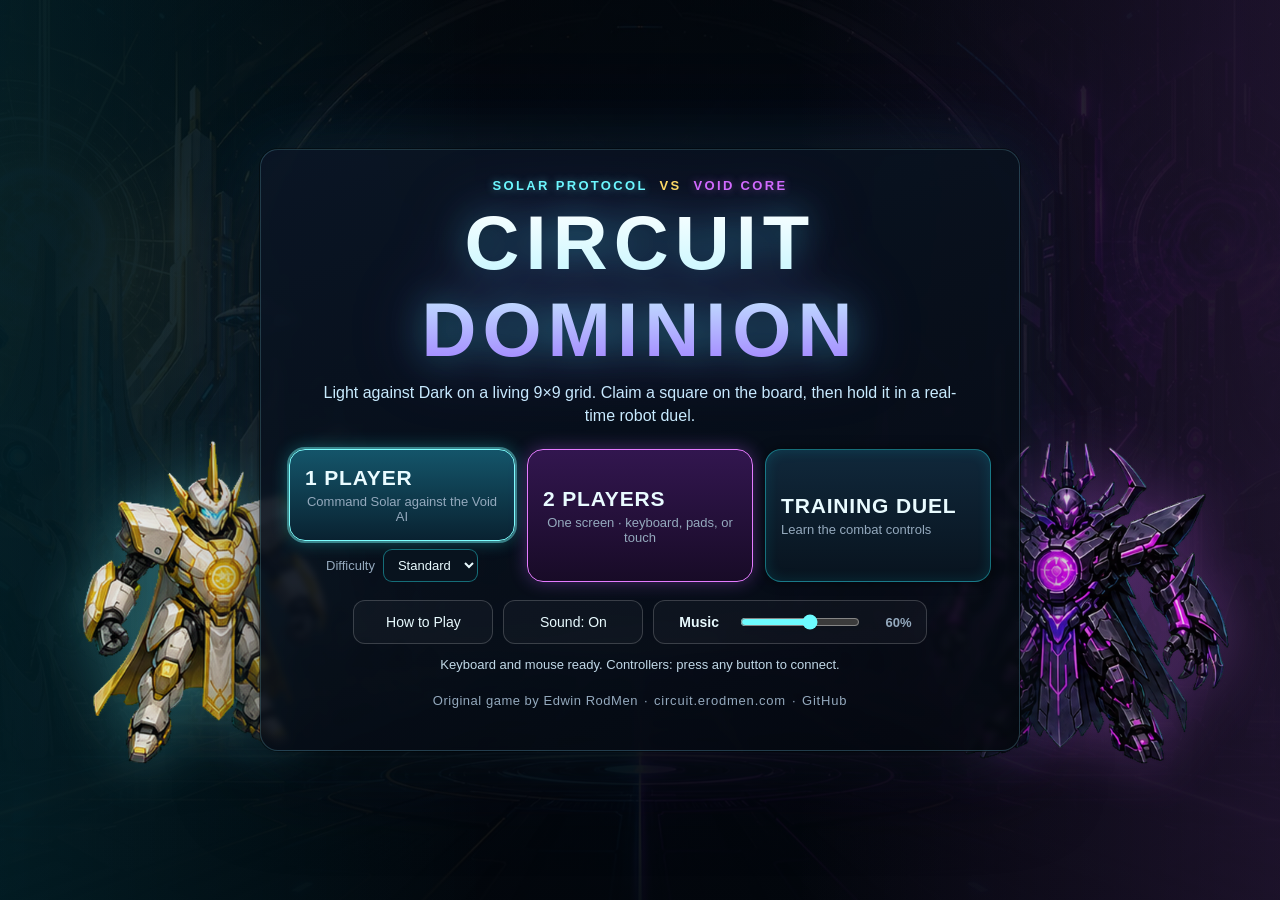
==== commit 0fbeb910: "v1.0 – Full overhaul Circuit Dominion v1.0, an original game by Edwin RodMen (VibezZzCoder).  Gamepl" ====
--- a/index.html
+++ b/index.html
@@ -1,56 +1,97 @@
 <!DOCTYPE html>
+<!--
+Circuit Dominion — original game by Edwin RodMen (VibezZzCoder)
+Author: https://github.com/VibezZzCoder
+Source: https://github.com/VibezZzCoder/circuit-dominion
+Play:   https://circuit.erodmen.com/
+
+Copyright (C) 2026 Edwin RodMen
+
+This program is free software: you can redistribute it and/or modify it under
+the terms of the GNU General Public License as published by the Free Software
+Foundation, either version 3 of the License, or (at your option) any later
+version, with additional terms under section 7 of that License (NOTICE.md):
+keep this notice and the in-game credit, mark modified versions as modified,
+and do not distribute a modified version under the name Circuit Dominion alone.
+
+This program is distributed in the hope that it will be useful, but WITHOUT ANY
+WARRANTY; without even the implied warranty of MERCHANTABILITY or FITNESS FOR A
+PARTICULAR PURPOSE. See the GNU General Public License for more details.
+
+License: GPL-3.0-or-later
+Full license text: LICENSE and NOTICE.md in the source repository.
+-->
 <!-- SPDX-License-Identifier: GPL-3.0-or-later -->
 <html lang="en">
 <head>
 <meta charset="UTF-8">
+<meta name="description" content="Circuit Dominion: a light-versus-dark robot strategy game where every capture is a real-time duel.">
 <meta name="viewport" content="width=device-width,initial-scale=1,maximum-scale=1,user-scalable=no,viewport-fit=cover">
+<meta name="apple-mobile-web-app-capable" content="yes">
+<meta name="mobile-web-app-capable" content="yes">
+<meta name="apple-mobile-web-app-status-bar-style" content="black-translucent">
+<meta name="apple-mobile-web-app-title" content="Circuit Dominion">
 <title>Circuit Dominion</title>
+<meta name="author" content="Edwin RodMen (VibezZzCoder)">
+<meta name="license" content="GPL-3.0-or-later with section 7 attribution terms">
+<link rel="author" href="https://github.com/VibezZzCoder">
+<link rel="canonical" href="https://circuit.erodmen.com/">
+<link rel="code-repository" href="https://github.com/VibezZzCoder/circuit-dominion">
+<meta property="og:title" content="Circuit Dominion">
+<meta property="og:type" content="website">
+<meta property="og:url" content="https://circuit.erodmen.com/">
+<meta property="og:description" content="An original robot strategy game by Edwin RodMen: claim squares on a 9×9 board, then hold them in real-time duels.">
 <link rel="icon" href="data:,">
 <link rel="stylesheet" href="./styles/main.css">
 </head>
 <body>
 <div id="gameRoot">
   <section id="titleScreen" class="screen active">
+    <div class="heroUnit solarHero" aria-hidden="true"></div>
+    <div class="heroUnit voidHero" aria-hidden="true"></div>
     <div class="hero">
+      <p class="eyebrow"><span class="solarText">Solar Protocol</span> <span class="vsMark">vs</span> <span class="voidText">Void Core</span></p>
       <h1>Circuit Dominion</h1>
-      <p class="versionTag">v0.2 · Controls Update</p>
-      <p class="tagline">Solar Protocol and Void Core fight across a shifting 9×9 energy grid. Move like a board tactician, then settle captures in a real-time robot duel.</p>
+      <p class="tagline">Light against Dark on a living 9×9 grid. Claim a square on the board, then hold it in a real-time robot duel.</p>
       <div class="menu">
-        <button class="primary" id="newAI">Player vs AI<br><span class="small">Recommended start</span></button>
-        <button id="newPVP">Player vs Player<br><span class="small">Local controls</span></button>
-        <button class="void" id="newAI2">Hard Challenge<br><span class="small">Hard AI</span></button>
-        <button id="practiceBtn">Combat Practice<br><span class="small">Learn the controls</span></button>
-        <button id="howBtn">How to Play</button>
+        <div class="modeCard soloCard">
+          <button class="primary" id="newAI"><span class="modeTitle">1 Player</span><span class="small">Command Solar against the Void AI</span></button>
+          <label class="difficultyPicker">Difficulty
+            <select id="difficultySelect">
+              <option value="easy">Easy</option>
+              <option value="standard" selected>Standard</option>
+              <option value="hard">Hard</option>
+            </select>
+          </label>
+        </div>
+        <button class="void" id="newPVP"><span class="modeTitle">2 Players</span><span class="small">One screen · keyboard, pads, or touch</span></button>
+        <button id="practiceBtn"><span class="modeTitle">Training Duel</span><span class="small">Learn the combat controls</span></button>
       </div>
-      <label class="difficultyPicker">Solo difficulty
-        <select id="difficultySelect">
-          <option value="easy">Easy</option>
-          <option value="standard" selected>Standard</option>
-          <option value="hard">Hard</option>
-        </select>
-      </label>
+      <div class="titleFooter"><button id="howBtn" class="ghostBtn">How to Play</button><button id="titleMute" class="ghostBtn">Sound: On</button><label class="volumeControl"><span>Music</span><input type="range" data-volume="music" min="0" max="100" step="5" value="60" aria-label="Music volume"><span class="volumeValue" aria-hidden="true">60%</span></label></div>
       <input type="checkbox" id="duelAIToggle" hidden aria-hidden="true">
-      <p id="inputStatus" class="inputStatus">Keyboard, mouse, touch, or controller. Choose Combat Practice to get comfortable.</p>
-      <p class="small">No remote assets. Original local visuals, Canvas fallbacks, and generated Web Audio.</p>
+      <p id="inputStatus" class="inputStatus">Keyboard, mouse, touch, or controller.</p>
+      <p class="creditLine"><span class="creditBy">Original game by Edwin RodMen</span> <span class="creditSep" aria-hidden="true">·</span> <a class="siteLink" href="https://circuit.erodmen.com/" target="_blank" rel="noopener">circuit.erodmen.com</a> <span aria-hidden="true">·</span> <a class="siteLink" href="https://github.com/VibezZzCoder/circuit-dominion" target="_blank" rel="noopener">GitHub</a></p>
+      <p id="originNotice" class="originNotice" role="note" hidden>You are playing an unofficial copy. Circuit Dominion is an original game by Edwin RodMen; the official version is at <a href="https://circuit.erodmen.com/" target="_blank" rel="noopener">circuit.erodmen.com</a>.</p>
     </div>
   </section>
 
   <section id="boardScreen" class="screen">
     <div class="leftPane"><div class="boardWrap"><canvas id="board" width="900" height="900" tabindex="0" aria-label="Circuit Dominion tactical board. Use arrow keys or a controller to select a square, then confirm."></canvas></div></div>
     <aside class="sidePane">
-      <div class="card status"><h2>Turn</h2><div id="turnBadge"></div><div id="modeLabel" class="small"></div><div id="roundInfo" class="small"></div><div id="chargeInfo" class="small"></div><div id="threatInfo" class="threatInfo"></div></div>
-      <div class="card"><h3>Selected Unit</h3><div id="selectedInfo">Select one of your robots.</div></div>
-      <div class="card"><h3>Power Nodes</h3><div id="nodeInfo"></div></div>
-      <div class="card commandCard"><h3>Command Network</h3><div id="commandInfo" class="small">Nodes charge tactical powers each round.</div><div class="commandButtons"><button id="gridLockBtn">Grid Lock · 1</button><button id="fieldRepairBtn">Field Repair · 1</button><button id="relayBtn">Emergency Relay · 2</button><button id="cancelCommandBtn">Cancel</button></div></div>
-      <div class="card"><h3>Grid Key</h3><div class="legend"><span class="pill">☀ L Light</span><span class="pill">◇ N Flux</span><span class="pill">◆ D Dark</span></div><p class="small">Dashed cells are Flux and shift together each round. White = selected. Green = legal move. Red = attack. Gold = command target.</p></div>
-      <div class="card"><div id="log">Ready.</div><p id="boardControlHint" class="small">Tap a robot, then a highlighted square. Keyboard: arrows + Enter. Controller: D-pad + A.</p><div class="boardTools"><button id="boardHelp">Help</button><button id="muteBtn">Mute</button><button id="restartBtn">Restart</button><button id="boardExit">Menu</button></div></div>
+      <div class="boardTools" role="toolbar" aria-label="Game"><button id="boardHelp">Help</button><button id="muteBtn">Mute</button><button id="labelsBtn" aria-pressed="false" title="Show unit abbreviations on the board">Labels</button><button id="restartBtn">Restart</button><button id="boardExit">Menu</button></div>
+      <div class="card status"><div class="turnRow"><div id="turnBadge"></div><div id="modeLabel" class="small"></div></div><div class="fluxRow"><div id="roundInfo" class="small"></div><div id="fluxTrack" class="fluxTrack" aria-hidden="true"></div></div><div id="chargeInfo" class="chargeInfo"></div><div id="threatInfo" class="threatInfo" role="status"></div></div>
+      <div class="card unitCard"><div class="unitHeader"><div id="selectedPortrait" class="portrait" aria-hidden="true"></div><div class="unitTitle"><div id="selectedName" class="unitName">No robot selected</div><div id="selectedRole" class="small">Select one of your robots.</div><div class="unitHp" aria-hidden="true"><div id="selectedHp"></div></div></div></div><div id="selectedInfo" class="unitDetails">Glowing rings mark robots that can move this turn.</div><div id="duelPreview" class="duelPreview" hidden></div><button id="abilityBtn" class="abilityBtn" hidden>Board ability</button></div>
+      <div class="card nodeCard"><h3>Power Nodes</h3><div class="nodeRow"><div id="nodeMap" class="nodeMap" aria-hidden="true"></div><div id="nodeInfo"></div></div></div>
+      <div class="card commandCard"><h3>Command Network</h3><div id="commandInfo" class="small">Nodes charge tactical powers each round.</div><div class="commandButtons"><button id="gridLockBtn">Grid Lock <span class="cost">●</span></button><button id="fieldRepairBtn">Field Repair <span class="cost">●</span></button><button id="relayBtn">Emergency Relay <span class="cost">●●</span></button><button id="cancelCommandBtn">Cancel</button></div></div>
+      <div class="card logCard"><div id="log" role="status">Ready.</div><ol id="logHistory" class="logHistory" aria-label="Recent events"></ol><p id="boardControlHint" class="small">Tap a robot, then a highlighted square. Keyboard: arrows + Enter. Controller: D-pad + A.</p></div>
+      <details class="card legendCard"><summary>Grid key</summary><div class="legend"><span class="pill">☀ Light</span><span class="pill">◇ Flux</span><span class="pill">◆ Dark</span></div><p class="small">Gold dashed conduits mark Flux cells; they shift together each round. Glowing dots are legal moves, red brackets start a duel, and gold brackets are command targets.</p></details>
     </aside>
   </section>
 
   <section id="combatScreen" class="screen">
     <div class="combatTop">
-      <div class="fighterPanel solarPanel"><div class="fighterHeading"><span class="roleTag" id="p1Role">YOU · SOLAR</span><span class="fighterName" id="p1Name"></span></div><div class="hpBox" aria-label="Solar health"><div class="hpFill" id="p1HP"></div></div><div class="fighterMeters"><div><div class="meterLabel">Reload</div><div class="cdBox"><div class="attackCdFill" id="p1AttackCD"></div></div></div><div><div class="meterLabel" id="p1SpecialName">Special</div><div class="cdBox"><div class="cdFill" id="p1CD"></div></div></div></div><div class="small fighterSpecial" id="p1SpecialInfo"></div><div class="small fighterHint" id="p1Hint"></div></div>
-      <div class="fighterPanel voidPanel"><div class="fighterHeading"><span class="roleTag" id="p2Role">AI · VOID</span><span class="fighterName" id="p2Name"></span></div><div class="hpBox" aria-label="Void health"><div class="hpFill" id="p2HP"></div></div><div class="fighterMeters"><div><div class="meterLabel">Reload</div><div class="cdBox"><div class="attackCdFill" id="p2AttackCD"></div></div></div><div><div class="meterLabel" id="p2SpecialName">Special</div><div class="cdBox"><div class="cdFill" id="p2CD"></div></div></div></div><div class="small fighterSpecial" id="p2SpecialInfo"></div><div class="small fighterHint" id="p2Hint"></div></div>
+      <div class="fighterPanel solarPanel"><div id="p1Portrait" class="hudPortrait" aria-hidden="true"></div><div class="fighterHeading"><span class="roleTag" id="p1Role">YOU · SOLAR</span><span class="fighterName" id="p1Name"></span></div><div class="hpBox" aria-label="Solar health"><div class="hpTrail" id="p1HPTrail"></div><div class="hpFill" id="p1HP"></div></div><div class="fighterMeters"><div><div class="meterLabel">Reload</div><div class="cdBox"><div class="attackCdFill" id="p1AttackCD"></div></div></div><div><div class="meterLabel" id="p1SpecialName">Special</div><div class="cdBox"><div class="cdFill" id="p1CD"></div></div></div></div><div class="small fighterSpecial" id="p1SpecialInfo"></div><div class="small fighterHint" id="p1Hint"></div></div>
+      <div class="fighterPanel voidPanel"><div id="p2Portrait" class="hudPortrait" aria-hidden="true"></div><div class="fighterHeading"><span class="roleTag" id="p2Role">AI · VOID</span><span class="fighterName" id="p2Name"></span></div><div class="hpBox" aria-label="Void health"><div class="hpTrail" id="p2HPTrail"></div><div class="hpFill" id="p2HP"></div></div><div class="fighterMeters"><div><div class="meterLabel">Reload</div><div class="cdBox"><div class="attackCdFill" id="p2AttackCD"></div></div></div><div><div class="meterLabel" id="p2SpecialName">Special</div><div class="cdBox"><div class="cdFill" id="p2CD"></div></div></div></div><div class="small fighterSpecial" id="p2SpecialInfo"></div><div class="small fighterHint" id="p2Hint"></div></div>
       <div class="combatContext" id="modText"></div>
     </div>
     <div class="combatToolbar"><div id="combatMsg" class="small" role="status"></div><div class="combatTools"><button id="pauseBtn">Pause</button><button id="combatHelp">Help</button><button id="combatMute">Mute</button><button id="combatExit">Menu</button></div></div>
@@ -63,23 +104,47 @@
   </section>
 
   <section id="endScreen" class="screen">
-    <div class="hero"><h1 id="winnerTitle">Victory</h1><p id="winnerReason" class="tagline"></p><div class="menu"><button class="primary" id="endRestartAI">Restart vs AI</button><button id="endRestartPVP">Restart PvP</button><button id="endHelp">How to Play</button><button id="endMenu">Main Menu</button></div></div>
+    <div class="hero endHero"><div id="winnerPortrait" class="winnerPortrait" aria-hidden="true"></div><p id="winnerEyebrow" class="eyebrow">Match complete</p><h1 id="winnerTitle">Victory</h1><p id="winnerReason" class="tagline"></p><dl id="matchStats" class="matchStats"></dl><div class="menu endMenu"><button class="primary" id="endRestartAI">Rematch</button><button id="endRestartPVP">2-Player Match</button><button id="endHelp">How to Play</button><button id="endMenu">Main Menu</button></div></div>
   </section>
 
   <div id="helpOverlay" role="dialog" aria-modal="true" aria-labelledby="helpTitle">
     <div class="helpBox">
-      <h2 id="helpTitle">Circuit Dominion: quick rules</h2>
-      <div class="helpGrid">
-        <div><h3>Board</h3><p>Select one robot, then choose a highlighted square. Moving onto an enemy starts a duel. Units cannot pass through blockers except Glitch Wraith, which may phase through one occupied square.</p></div>
-        <div><h3>Win</h3><p>Destroy the enemy Command Unit, or occupy every ⚡ Power Node at the end of your turn. The HUD warns when either side controls four.</p></div>
-        <div><h3>Energy and Flux</h3><p>Aligned grids grant +8% HP and damage. Hostile grids reduce damage by 6%. The 27 dashed Flux cells shift together Neutral → Light → Neutral → Dark after each full round.</p></div>
-        <div><h3>Touch combat</h3><p>Drag anywhere on MOVE to steer. Hold FIRE for repeated attacks with aim assist; drag on FIRE for manual aim while moving independently. Tap SPECIAL when ready. Release FIRE to return to aim assist. Practice from the title screen before playing a match.</p></div>
-        <div><h3>Keyboard and mouse</h3><p>Solar / P1: <span class="kbd">WASD</span> move, <span class="kbd">Space/F</span> fire, <span class="kbd">Left Shift</span> special. Point in the arena to aim. Void / P2: <span class="kbd">Arrows</span> move, <span class="kbd">Enter or /</span> fire, <span class="kbd">Right Shift</span> special. Without manual aim, firing tracks your opponent.</p></div>
-        <div><h3>Controller</h3><p>Left stick / D-pad moves. Right stick aims. Hold <span class="kbd">A / RT</span> to fire; <span class="kbd">X / LB</span> uses your special. <span class="kbd">Start</span> pauses in combat or opens actions on the board. On menus and the board, use D-pad + A to confirm and B to go back. In Help, D-pad scrolls; A/B closes. Press a button to connect; a second controller controls P2.</p></div>
-        <div><h3>Nodes and commands</h3><p>Node occupants repair 12% HP after their faction turn. Nodes charge up to three Command points each round. Spend them on Grid Lock, Field Repair, or Emergency Relay while your commander lives.</p></div>
-        <div><h3>Board abilities</h3><p>Pulse Medic repairs adjacent allies. Corruptor Bot damages and weakens adjacent enemies for their next two turns. These consume the turn.</p></div>
-        <div><h3>Debug</h3><p><span class="kbd">`</span> toggles debug overlay. <span class="kbd">H</span> help, <span class="kbd">Esc</span> pause duel, <span class="kbd">R</span> restart match.</p></div>
-      </div>
+      <div class="helpHeader"><h2 id="helpTitle">How to play</h2><nav class="helpNav" aria-label="Help sections"><a href="#helpBasics">Basics</a><a href="#helpUnits">Robots</a><a href="#helpControls">Controls</a><a href="#helpAbout">About</a></nav></div>
+      <section id="helpBasics" class="helpSection">
+        <div class="helpGrid">
+          <div><h3>The board</h3><p>Select one of your robots, then a glowing square. Moving onto an enemy starts a real-time duel for that square: the winner keeps it. Robots cannot pass through others, except the Glitch Wraith, which may phase through one.</p></div>
+          <div><h3>How to win</h3><p>Destroy the enemy Command Unit (it wears a gold crown on its base), or occupy all five ⚡ Power Nodes at the end of your turn. The board frame flashes red when a side holds four.</p></div>
+          <div><h3>Light, Dark, and Flux</h3><p>Fighting on your own polarity grants +8% HP and damage; hostile ground reduces damage by 6%. The 27 gold-dashed Flux cells shift together after each round: Neutral → Light → Neutral → Dark. Time your attacks.</p></div>
+          <div><h3>Power Nodes and commands</h3><p>Node occupants repair 12% HP after their turn. Holding nodes charges up to three Command points per side. While your commander lives, spend them on Grid Lock, Field Repair, or Emergency Relay.</p></div>
+          <div><h3>Board abilities</h3><p>Pulse Medic: select it, then click a damaged adjacent ally to repair it. Corruptor Bot: select it and press Corrupt to weaken an adjacent enemy for two turns; clicking an enemy normally starts a duel. Abilities end the turn.</p></div>
+          <div><h3>Wounds carry over</h3><p>Damage taken in a duel stays after it. A victorious but battered robot can be picked off next turn, so retreat to a node to repair.</p></div>
+        </div>
+      </section>
+      <section id="helpUnits" class="helpSection">
+        <h3>Robots</h3>
+        <div id="unitRoster" class="unitRoster"></div>
+      </section>
+      <section id="helpControls" class="helpSection">
+        <div class="helpAudio" role="group" aria-labelledby="helpVolumeTitle">
+          <h3 id="helpVolumeTitle">Volume</h3>
+          <label class="volumeControl"><span>Music</span><input type="range" data-volume="music" min="0" max="100" step="5" value="60" aria-label="Music volume"><span class="volumeValue" aria-hidden="true">60%</span></label>
+          <label class="volumeControl"><span>Effects</span><input type="range" data-volume="sfx" min="0" max="100" step="5" value="100" aria-label="Sound effects volume"><span class="volumeValue" aria-hidden="true">100%</span></label>
+        </div>
+        <div class="helpGrid">
+          <div><h3>Touch</h3><p>Drag anywhere on MOVE to steer. Hold FIRE for repeated attacks with aim assist; drag on FIRE to aim manually while moving. Tap SPECIAL when it is ready. Try the Training Duel from the title screen.</p></div>
+          <div><h3>Keyboard and mouse</h3><p>Solar / P1: <span class="kbd">WASD</span> move, hold <span class="kbd">Space</span> or <span class="kbd">F</span> to fire, <span class="kbd">Left Shift</span> special; point the mouse in the arena to aim. Void / P2: <span class="kbd">Arrows</span> move, hold <span class="kbd">Enter</span> or <span class="kbd">/</span> to fire, <span class="kbd">Right Shift</span> special. Without manual aim, firing tracks your rival.</p></div>
+          <div><h3>Controller</h3><p>Left stick or D-pad moves, right stick aims. Hold <span class="kbd">A</span> or <span class="kbd">RT</span> to fire; <span class="kbd">X</span> or <span class="kbd">LB</span> for special. <span class="kbd">Start</span> pauses a duel or opens actions on the board. Menus: D-pad + <span class="kbd">A</span>, <span class="kbd">B</span> to go back. A second controller plays P2.</p></div>
+          <div><h3>Shortcuts</h3><p><span class="kbd">H</span> help · <span class="kbd">Esc</span> pause a duel · <span class="kbd">R</span> twice to restart the match. Listen for the ready chirp: high for Solar, low for Void.</p></div>
+        </div>
+      </section>
+      <section id="helpAbout" class="helpSection">
+        <h3>About</h3>
+        <div class="helpAboutText">
+          <p><strong>Circuit Dominion v1.0</strong>, an original game by Edwin RodMen (VibezZzCoder). Copyright © 2026 Edwin RodMen.</p>
+          <p>This is free software under the GNU General Public License, version 3 or later, with added attribution terms. You may share and change it. Copies must keep this credit. Changed versions must say they are changed and may not use the Circuit Dominion name on its own. It comes with no warranty.</p>
+          <p>Source code, licence, and full terms: <a class="siteLink" href="https://github.com/VibezZzCoder/circuit-dominion" target="_blank" rel="noopener">github.com/VibezZzCoder/circuit-dominion</a></p>
+        </div>
+      </section>
       <button id="closeHelp" class="primary">Close</button>
     </div>
   </div>
--- a/styles/main.css
+++ b/styles/main.css
@@ -1,4 +1,5 @@
 /* SPDX-License-Identifier: GPL-3.0-or-later */
+/* Additional terms under GPL-3.0 section 7 apply; see NOTICE.md. */
 :root {
   --bg: #071019;
   --panel: #0c1724e8;
@@ -1050,3 +1051,341 @@
 @media (prefers-reduced-motion: reduce) {
   .hpFill, .cdFill, .attackCdFill { transition: none; }
 }
+
+/* ==========================================================================
+   2026-10-28 visual overhaul: retro-futurist tactical skin.
+   Layout-changing rules are scoped by media query so the tuned phone and
+   short-landscape combat profiles above keep their geometry.
+   ========================================================================== */
+:root {
+  --display: "Avenir Next", "Trebuchet MS", "Segoe UI", Arial, Helvetica, sans-serif;
+  --panel: linear-gradient(160deg, #0d1a2bf2, #070d18f2);
+  --panel-line: #6dfcff2e;
+  --gold: #ffdc63;
+}
+
+body { font-family: var(--display); }
+h1, h2, h3, h4, .modeTitle, #turnBadge, .fighterName, .unitName { font-family: var(--display); }
+
+.screen.active { animation: screenIn 0.32s ease-out; }
+/* Opacity only: transforms would change measured canvas rects mid-fade. */
+@keyframes screenIn { from { opacity: 0; } to { opacity: 1; } }
+
+/* Unit portraits share the generated sprites through CSS variables. */
+.portrait, .hudPortrait, .winnerPortrait, .heroUnit {
+  background-repeat: no-repeat;
+  background-position: center 60%;
+  background-size: contain;
+}
+[data-unit="CC"], .solarHero { background-image: var(--unit-CC); }
+[data-unit="PS"] { background-image: var(--unit-PS); }
+[data-unit="AS"] { background-image: var(--unit-AS); }
+[data-unit="SD"] { background-image: var(--unit-SD); }
+[data-unit="PM"] { background-image: var(--unit-PM); }
+[data-unit="NW"] { background-image: var(--unit-NW); }
+[data-unit="NO"], .voidHero { background-image: var(--unit-NO); }
+[data-unit="RC"] { background-image: var(--unit-RC); }
+[data-unit="EC"] { background-image: var(--unit-EC); }
+[data-unit="GW"] { background-image: var(--unit-GW); }
+[data-unit="CB"] { background-image: var(--unit-CB); }
+[data-unit="GB"] { background-image: var(--unit-GB); }
+
+/* ---------- Title ---------- */
+#titleScreen { overflow: hidden; }
+.hero {
+  border-color: #8ee9ff33;
+  background: linear-gradient(160deg, #0b1626e6, #04080fe8);
+  box-shadow: 0 0 0 1px #0006, 0 30px 80px #000a, 0 0 70px #22f2ff1a, 0 0 120px #ad55ff14;
+}
+.eyebrow { margin: 0 0 6px; font-size: 13px; font-weight: 800; letter-spacing: .18em; text-transform: uppercase; color: #b9cfe0; }
+.vsMark { color: var(--gold); margin: 0 6px; }
+h1 {
+  font-weight: 900;
+  letter-spacing: .08em;
+  background: linear-gradient(180deg, #ffffff 0%, #c9f7ff 45%, #9f7bff 100%);
+  -webkit-background-clip: text;
+  background-clip: text;
+  color: transparent;
+  text-shadow: none;
+  filter: drop-shadow(0 0 18px #35f4ff66) drop-shadow(0 0 34px #8e44ff44);
+}
+#winnerTitle.solarText, #winnerTitle.voidText { background: none; -webkit-background-clip: border-box; background-clip: border-box; }
+#winnerTitle.solarText { color: var(--solar); }
+#winnerTitle.voidText { color: var(--void); }
+.menu { grid-template-columns: repeat(3, minmax(0, 1fr)); align-items: stretch; }
+.menu > button, .modeCard > button {
+  display: flex;
+  flex-direction: column;
+  justify-content: center;
+  gap: 4px;
+  min-height: 92px;
+  border-radius: 16px;
+  transition: transform .15s ease, box-shadow .15s ease;
+}
+.menu > button:hover, .modeCard > button:hover { transform: translateY(-2px); }
+.modeCard { display: flex; flex-direction: column; gap: 8px; }
+.modeCard > button { flex: 1; }
+.modeTitle { font-size: 21px; font-weight: 900; letter-spacing: .04em; text-transform: uppercase; }
+.modeCard .difficultyPicker { justify-content: center; margin: 0; font-size: 13px; }
+.titleFooter { display: flex; justify-content: center; gap: 10px; flex-wrap: wrap; }
+.ghostBtn { background: #ffffff08; border-color: #ffffff2e; box-shadow: none; font-size: 14px; min-width: 140px; }
+.inputStatus { margin: 12px 0 0; }
+.heroUnit {
+  position: absolute;
+  bottom: 4vh;
+  width: min(30vw, 420px);
+  height: min(62vh, 560px);
+  pointer-events: none;
+  opacity: .9;
+  z-index: 0;
+  animation: heroFloat 5.5s ease-in-out infinite;
+}
+.solarHero { left: max(1vw, calc(50% - 760px)); filter: drop-shadow(0 0 30px #6dfcff55); }
+.voidHero { right: max(1vw, calc(50% - 760px)); filter: drop-shadow(0 0 30px #d56bff55); animation-delay: -2.7s; transform: scaleX(-1); }
+@keyframes heroFloat { 0%, 100% { translate: 0 0; } 50% { translate: 0 -12px; } }
+@media (max-width: 1180px) { .heroUnit { opacity: .32; } }
+@media (max-width: 760px) { .heroUnit { display: none; } .menu { grid-template-columns: 1fr; } .menu > button, .modeCard > button { min-height: 64px; } .modeTitle { font-size: 18px; } }
+
+/* ---------- Board screen ---------- */
+.boardWrap { border: none; box-shadow: none; background: transparent; padding: 0; }
+#board { background: transparent; border-radius: 0; }
+.card { background: var(--panel); border-color: var(--panel-line); border-radius: 14px; padding: 10px 12px; }
+.card h3 { font-size: 13px; letter-spacing: .14em; text-transform: uppercase; color: #a9c3d6; margin-bottom: 6px; }
+.boardTools { margin: 0; gap: 6px; }
+.boardTools button { flex: 1 1 auto; min-width: 0; padding: 6px 8px; font-size: 13px; border-radius: 10px; }
+.boardTools button.is-confirming, .combatTools button.is-confirming { border-color: #ff8aa0; color: #ffd2da; background: #3a1420; }
+.turnRow { display: flex; align-items: baseline; justify-content: space-between; gap: 8px; flex-wrap: wrap; }
+#turnBadge { font-size: 22px; font-weight: 900; letter-spacing: .02em; }
+.fluxRow { display: flex; align-items: center; justify-content: space-between; gap: 8px; margin-top: 4px; }
+.fluxTrack { display: flex; gap: 4px; flex: none; }
+.fluxPip { width: 22px; height: 22px; border-radius: 6px; display: grid; place-items: center; font-size: 12px; border: 1px solid #ffffff22; color: #ffffffaa; background: #ffffff08; }
+.fluxPip.fluxL { color: #c9fbff; background: #1d5e6f88; }
+.fluxPip.fluxD { color: #f0c8ff; background: #3a1a5588; }
+.fluxPip.isNow { border-color: var(--gold); box-shadow: 0 0 10px #ffdc6366; color: #fff; }
+.fluxPip.isNext { border-style: dashed; border-color: #ffdc6399; }
+.chargeInfo { display: flex; justify-content: space-between; gap: 8px; margin-top: 8px; font-size: 12px; color: #b9cfe0; font-weight: 700; letter-spacing: .04em; }
+.chargeSide { display: inline-flex; align-items: center; gap: 4px; }
+.pip { width: 10px; height: 10px; border-radius: 50%; border: 1px solid #ffffff44; background: #0006; display: inline-block; }
+.solarSide .pip.on { background: var(--solar); border-color: var(--solar); box-shadow: 0 0 6px var(--solar); }
+.voidSide .pip.on { background: var(--void); border-color: var(--void); box-shadow: 0 0 6px var(--void); }
+.threatInfo:empty { display: none; }
+.threatInfo { padding: 6px 8px; border-radius: 8px; background: #ff5f7a1f; border: 1px solid #ff5f7a66; animation: threatPulse 1s ease-in-out infinite; }
+@keyframes threatPulse { 50% { box-shadow: 0 0 16px #ff5f7a55; } }
+
+.unitHeader { display: flex; gap: 10px; align-items: center; }
+.unitCard .portrait { width: 64px; height: 64px; flex: none; border-radius: 12px; background-color: #ffffff06; border: 1px solid #ffffff1a; }
+.unitTitle { min-width: 0; flex: 1; }
+.unitName { font-size: 17px; font-weight: 900; }
+.crown { color: var(--gold); font-size: 14px; }
+.unitHp { height: 7px; border-radius: 99px; background: #0009; border: 1px solid #ffffff22; margin-top: 6px; overflow: hidden; }
+#selectedHp { height: 100%; width: 0; background: linear-gradient(90deg, #5fe08a, #a9ff9a); transition: width .25s ease; }
+#selectedHp.isHurt { background: linear-gradient(90deg, #f0b14a, #ffe08a); }
+#selectedHp.isCritical { background: linear-gradient(90deg, #ff4f6a, #ff8aa0); }
+#selectedInfo, .unitDetails { min-height: 0; margin-top: 8px; font-size: 13px; line-height: 1.45; color: #d4ecfa; white-space: pre-line; }
+.abilityBtn { width: 100%; margin-top: 8px; border-color: #b8ff8a88; background: linear-gradient(180deg, #1f3b25, #0c1a10); color: #e3ffd0; font-weight: 700; }
+
+.nodeRow { display: flex; align-items: center; gap: 12px; }
+.nodeMap { display: grid; grid-template-columns: repeat(3, 14px); grid-template-rows: repeat(3, 14px); gap: 4px; flex: none; }
+.nodePip { width: 14px; height: 14px; border-radius: 50%; border: 1px solid var(--gold); background: #ffdc6322; }
+.nodePip.ownS { background: var(--solar); border-color: var(--solar); box-shadow: 0 0 8px var(--solar); }
+.nodePip.ownV { background: var(--void); border-color: var(--void); box-shadow: 0 0 8px var(--void); }
+#nodeInfo { gap: 10px; font-size: 13px; font-weight: 700; }
+.nodeCount { white-space: nowrap; }
+
+.commandButtons button { font-size: 12px; font-weight: 700; }
+.cost { color: var(--gold); letter-spacing: 1px; margin-left: 4px; }
+#log { min-height: 0; font-weight: 700; color: var(--gold); font-size: 14px; }
+#log.isBad { color: #ff8aa0; }
+.logHistory { list-style: none; margin: 6px 0 0; padding: 0; font-size: 12px; line-height: 1.35; color: #93abbe; }
+.logHistory li { padding: 1px 0; border-top: 1px solid #ffffff0d; }
+.logHistory li.isBad { color: #c98a96; }
+#boardControlHint { margin: 6px 0 0; font-size: 12px; }
+.legendCard summary { cursor: pointer; font-size: 13px; letter-spacing: .14em; text-transform: uppercase; color: #a9c3d6; font-weight: 700; padding-block: 13px; line-height: 18px; margin-block: -10px; }
+.legendCard .legend { margin-top: 8px; }
+
+@media (min-width: 901px) {
+  #boardScreen { gap: 16px; padding-left: max(18px, env(safe-area-inset-left)); }
+  .boardWrap { width: min(calc(100dvh - 28px), calc(100vw - 380px)); max-width: 900px; }
+  .sidePane { width: 330px; gap: 8px; }
+}
+
+/* ---------- Combat HUD ---------- */
+.fighterPanel { position: relative; padding-left: 64px; min-height: 58px; }
+.hudPortrait { position: absolute; left: 6px; top: 50%; width: 50px; height: 50px; transform: translateY(-50%); border-radius: 10px; background-color: #ffffff06; }
+.solarPanel { background: linear-gradient(110deg, #0d2c3aee, #07111de0 70%); }
+.voidPanel { background: linear-gradient(250deg, #2a1240ee, #07111de0 70%); }
+.voidPanel .hudPortrait { transform: translateY(-50%) scaleX(-1); }
+.fighterName { font-weight: 900; letter-spacing: .02em; }
+.hpBox { position: relative; background: #000a; border-color: #ffffff2a; }
+/* Larger name/HP only where space allows; phone profiles keep their tuned sizes. */
+@media (min-width: 621px) and (min-height: 521px) {
+  .fighterName { font-size: 15px; }
+  .hpBox { height: 11px; }
+}
+.hpFill, .hpTrail { position: absolute; left: 0; top: 0; bottom: 0; }
+.hpTrail { width: 100%; background: #ffffffcc; transition: width .55s ease .25s; }
+.solarPanel .hpFill { background: linear-gradient(90deg, #2cc9e6, #a5ffff); }
+.voidPanel .hpFill { background: linear-gradient(90deg, #8f3dff, #ee8bff); }
+.cdBox { background: #0008; }
+.attackCdFill { background: linear-gradient(90deg, #7ad1ff, #e9fbff); }
+.cdFill { background: linear-gradient(90deg, #ffb84a, #ffe48a); }
+.fighterMeters .is-ready .meterLabel, .fighterMeters > .is-ready { color: var(--gold); }
+.combatContext { color: #c7dbea; letter-spacing: .04em; }
+#combatMsg { font-weight: 700; }
+.countdown {
+  font-family: var(--display);
+  font-weight: 900;
+  color: #fff;
+  text-shadow: 0 0 24px #2af6ff, 0 0 48px #d56bff, 0 4px 0 #0008;
+}
+.specialBtn.is-ready { box-shadow: 0 0 16px #ffdc6355; }
+@media (max-width: 620px) {
+  .fighterPanel { padding-left: 46px; min-height: 46px; }
+  .hudPortrait { width: 36px; height: 36px; left: 5px; }
+}
+@media (max-height: 520px) and (orientation: landscape) {
+  .fighterPanel { padding-left: 38px; min-height: 0; }
+  .hudPortrait { width: 30px; height: 30px; left: 4px; }
+  .hpBox { height: 7px; }
+}
+
+/* ---------- End screen ---------- */
+.endHero { padding-top: 22px; }
+.winnerPortrait { width: 150px; height: 150px; margin: 0 auto 4px; filter: drop-shadow(0 0 24px #6dfcff55); animation: heroFloat 4s ease-in-out infinite; }
+.winnerPortrait:not([data-unit]), .winnerPortrait[data-unit=""] { display: none; }
+.matchStats { display: grid; grid-template-columns: repeat(auto-fit, minmax(110px, 1fr)); gap: 8px; margin: 0 0 6px; }
+.matchStats div { border: 1px solid #ffffff1c; border-radius: 12px; padding: 8px; background: #ffffff06; }
+.matchStats dt { font-size: 11px; letter-spacing: .12em; text-transform: uppercase; color: #93abbe; }
+.matchStats dd { margin: 4px 0 0; font-size: 20px; font-weight: 900; }
+.endMenu { grid-template-columns: repeat(2, minmax(0, 1fr)); }
+.endMenu > button { min-height: 52px; }
+
+/* ---------- Help ---------- */
+.helpBox { padding-top: 0; background: linear-gradient(160deg, #0b1626, #070c16); }
+.helpHeader { position: sticky; top: 0; z-index: 2; display: flex; align-items: center; justify-content: space-between; gap: 10px; flex-wrap: wrap; padding: 16px 0 10px; background: linear-gradient(180deg, #0b1626 80%, #0b162600); }
+.helpHeader h2 { margin: 0; letter-spacing: .04em; }
+.helpNav { display: flex; gap: 6px; }
+.helpNav a { display: inline-flex; align-items: center; min-height: 44px; box-sizing: border-box; color: var(--txt); text-decoration: none; font-size: 13px; font-weight: 700; padding: 8px 14px; border-radius: 99px; border: 1px solid #ffffff2a; background: #ffffff08; }
+.helpNav a:focus-visible, .helpNav a:hover { border-color: var(--solar); outline: none; }
+.helpSection { scroll-margin-top: 70px; margin-bottom: 18px; }
+.helpSection > h3 { font-size: 13px; letter-spacing: .14em; text-transform: uppercase; color: #a9c3d6; }
+.helpGrid > div { border: 1px solid #ffffff14; border-radius: 12px; padding: 10px 12px; background: #ffffff05; }
+.helpGrid h3 { margin: 0 0 4px; font-size: 16px; }
+.helpGrid p { margin: 0; font-size: 14px; color: #d4ecfa; }
+.unitRoster { display: grid; grid-template-columns: repeat(auto-fit, minmax(min(300px, 100%), 1fr)); gap: 8px; }
+.rosterCard { display: flex; gap: 10px; align-items: flex-start; border: 1px solid #ffffff14; border-radius: 12px; padding: 8px 10px; background: #ffffff05; }
+.rosterCard.solarCard { border-left: 3px solid #6dfcff88; }
+.rosterCard.voidCard { border-left: 3px solid #d56bff88; }
+.rosterCard .portrait { width: 56px; height: 56px; flex: none; }
+.rosterCard h4 { margin: 0 0 2px; font-size: 15px; }
+.rosterCard p { margin: 2px 0 0; line-height: 1.35; }
+#closeHelp { width: 100%; box-shadow: 0 -8px 24px #070c16, 0 0 18px #2af6ff55; }
+
+@media (prefers-reduced-motion: reduce) {
+  .screen.active, .heroUnit, .winnerPortrait, .threatInfo { animation: none; }
+  .hpTrail, #selectedHp { transition: none; }
+}
+
+#winnerTitle { font-size: clamp(30px, 5.4vw, 58px); line-height: 1.05; margin-bottom: 10px; }
+/* Letterbox beside the true-aspect arena shows a dim, blurred copy of its art. */
+#arenaWrap { isolation: isolate; }
+#arenaWrap::before { content: ""; position: absolute; inset: -24px; z-index: -1; background: var(--arena-bg, none) center / cover no-repeat; filter: blur(16px) brightness(0.42) saturate(1.2); pointer-events: none; }
+.duelPreview { margin-top: 8px; padding: 7px 9px; border-radius: 10px; border: 1px solid #ff6f8a66; background: #ff46641a; font-size: 12px; line-height: 1.4; display: grid; gap: 1px; }
+.duelPreview b { color: #ffb0bf; letter-spacing: .08em; text-transform: uppercase; font-size: 11px; }
+.duelPreview em { font-style: normal; color: #ffe2a0; font-weight: 700; }
+/* Grid side panes: rows hug their cards so nothing overlaps in short screens. */
+@media (max-width: 900px), (max-height: 520px) and (orientation: landscape) {
+  .sidePane { grid-auto-rows: max-content; grid-template-columns: repeat(2, minmax(0, 1fr)); }
+  .sidePane .boardTools { grid-column: 1 / -1; }
+  .sidePane .commandButtons { grid-template-columns: repeat(auto-fit, minmax(min(100%, 112px), 1fr)); }
+  .chargeInfo, .fluxRow { flex-wrap: wrap; }
+}
+@media (max-height: 520px) and (orientation: landscape) {
+  .sidePane .card { min-height: auto; }
+  .boardTools button { min-height: 44px; padding: 4px 6px; }
+  h1 { font-size: clamp(28px, 9vh, 44px); }
+  .eyebrow { font-size: 11px; margin-bottom: 2px; }
+  .tagline { margin-bottom: 10px; font-size: 14px; }
+  .menu { margin: 10px 0; }
+  .menu > button, .modeCard > button { min-height: 60px; }
+  .modeTitle { font-size: 16px; }
+  .hero { padding: 14px 18px; }
+  .winnerPortrait { width: 80px; height: 80px; }
+  #titleScreen .menu { grid-template-columns: repeat(3, minmax(0, 1fr)); }
+  .unitCard .portrait { width: 44px; height: 44px; }
+}
+
+/* 2026-10-28 volume sliders and site link (title footer, Help) */
+.volumeControl {
+  display: inline-flex; align-items: center; gap: 10px; min-height: 44px; box-sizing: border-box;
+  padding: 4px 14px; border-radius: 12px; border: 1px solid #ffffff2e; background: #ffffff08;
+  font-size: 14px; font-weight: 700; color: var(--txt); margin: 0;
+}
+.volumeControl:focus-within { border-color: var(--solar); }
+.volumeControl input[type=range] { width: 120px; min-height: 32px; margin: 0; accent-color: var(--solar); cursor: pointer; background: transparent; }
+.volumeControl input[type=range]:focus-visible, .volumeControl input[type=range][data-pad-focus] { outline: 2px solid var(--solar); outline-offset: 3px; border-radius: 6px; }
+.volumeValue { min-width: 3.2em; text-align: right; font-variant-numeric: tabular-nums; color: var(--muted); font-size: 13px; }
+.volumeControl > span:first-child { min-width: 4.4em; }
+.helpAudio { display: flex; flex-wrap: wrap; gap: 10px; margin: 0 0 14px; }
+.helpAudio h3 { flex-basis: 100%; margin: 0; }
+.siteLink {
+  display: inline-flex; align-items: center; min-height: 44px; margin-top: 4px;
+  color: var(--muted); font-size: 13px; letter-spacing: .06em; text-decoration: none;
+}
+.siteLink:hover, .siteLink:focus-visible, .siteLink[data-pad-focus] { color: var(--solar); text-decoration: underline; outline: none; }
+@media (max-width: 420px) { .volumeControl input[type=range] { width: 96px; } }
+
+/* 2026-10-28 phone browser fit (iPhone Safari checks) */
+/* Narrow portrait lets the page grow; title/end screens still fill the
+   viewport so their backdrop never stops short above the browser toolbar. */
+@media (max-width: 620px) {
+  #titleScreen.active, #endScreen.active { min-height: 100dvh; }
+}
+/* Very short landscape (phone Safari with its toolbar, about 250-400px tall):
+   fold the system toolbar into the HUD row and drop the static hint, so the
+   arena gets the height. The status line overlays the top of the arena, and
+   the polarity context takes the short instruction lane. */
+@media (max-height: 430px) and (orientation: landscape) {
+  #combatScreen.active {
+    grid-template-columns: minmax(0, 1fr) auto minmax(0, 1fr);
+    grid-template-rows: auto minmax(0, 1fr) 14px;
+    gap: 4px 6px;
+  }
+  #combatScreen .combatTop, #combatScreen .combatToolbar { display: contents; }
+  #combatScreen .solarPanel { grid-column: 1; grid-row: 1; }
+  #combatScreen .combatTools { grid-column: 2; grid-row: 1; align-self: center; gap: 4px; }
+  #combatScreen .combatTools button { min-height: 44px; padding: 4px 9px; font-size: 13px; }
+  #combatScreen .voidPanel { grid-column: 3; grid-row: 1; }
+  #combatScreen #arenaWrap { grid-column: 1 / -1; grid-row: 2; }
+  #combatScreen .touchControls, #combatScreen .touchControls.singlePlayer { grid-column: 1 / -1; grid-row: 2; }
+  #combatScreen #combatMsg {
+    grid-column: 1 / -1; grid-row: 2; align-self: start; justify-self: center; z-index: 3;
+    max-width: calc(100% - 300px); margin-top: 4px; padding: 2px 10px; border-radius: 99px;
+    background: #050a12cc; font-size: 11px; line-height: 16px; text-align: center;
+    white-space: nowrap; overflow: hidden; text-overflow: ellipsis; pointer-events: none;
+  }
+  #combatScreen #combatMsg:empty { display: none; }
+  #combatScreen .combatContext { grid-column: 1 / -1; grid-row: 3; font-size: 10px; line-height: 14px; margin: 0; text-align: center; white-space: nowrap; overflow: hidden; text-overflow: ellipsis; }
+  #combatScreen .combatControlHint { display: none; }
+}
+
+/* 2026-10-28 credits and origin notice */
+.creditLine {
+  display: flex; flex-wrap: wrap; justify-content: center; align-items: center; column-gap: 6px;
+  margin: 4px 0 0; color: var(--muted); font-size: 13px; letter-spacing: .04em;
+}
+.creditLine .siteLink { margin-top: 0; }
+.originNotice {
+  max-width: 460px; margin: 8px auto 0; padding: 8px 12px; border: 1px solid #f5c84c66; border-radius: 10px;
+  background: #f5c84c14; color: #f3e2b0; font-size: 13px; line-height: 1.4;
+}
+.originNotice a { color: var(--solar); }
+.helpNav { flex-wrap: wrap; }
+@media (max-width: 480px) {
+  .creditBy { flex-basis: 100%; }
+  .creditSep { display: none; }
+  .helpNav { gap: 4px; }
+  .helpNav a { padding: 8px 10px; }
+}
+.helpAboutText p { margin: 0 0 8px; font-size: 14px; line-height: 1.45; color: #d4ecfa; }
+.helpAboutText .siteLink { overflow-wrap: anywhere; }
